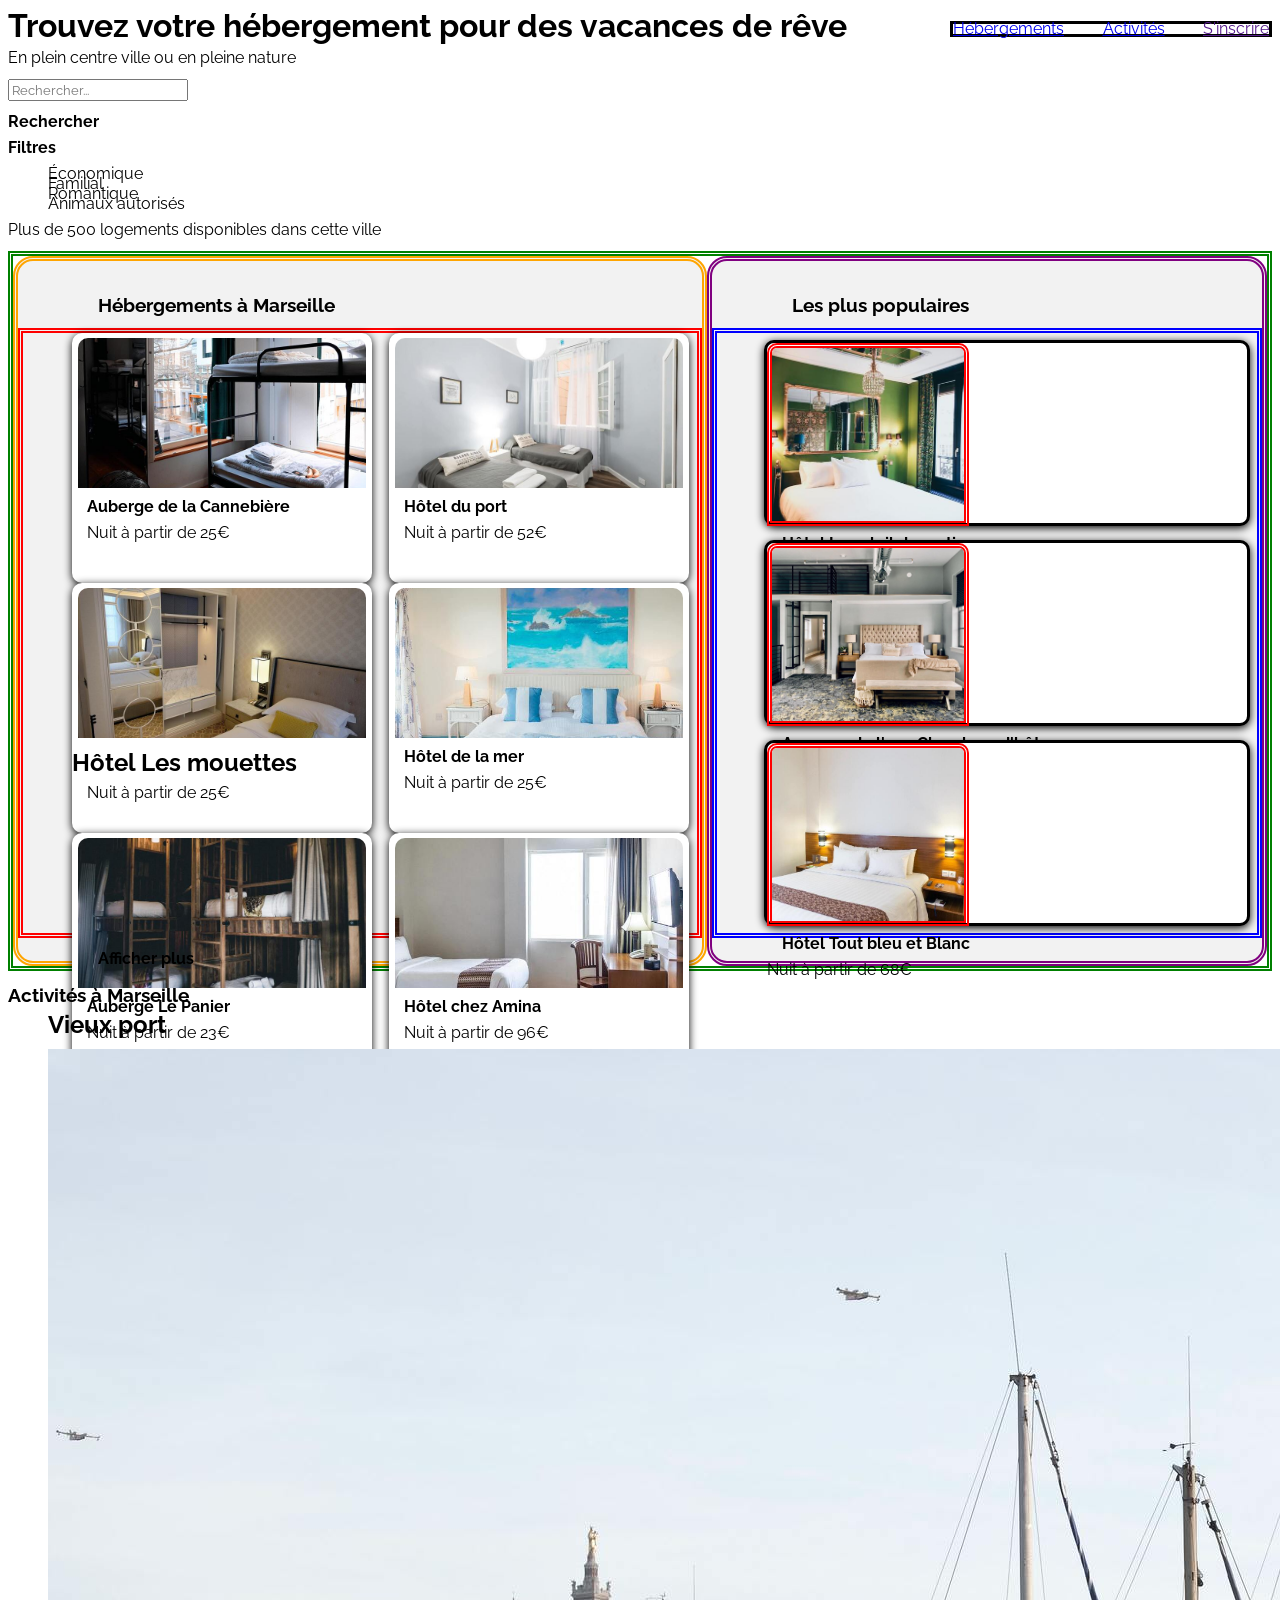
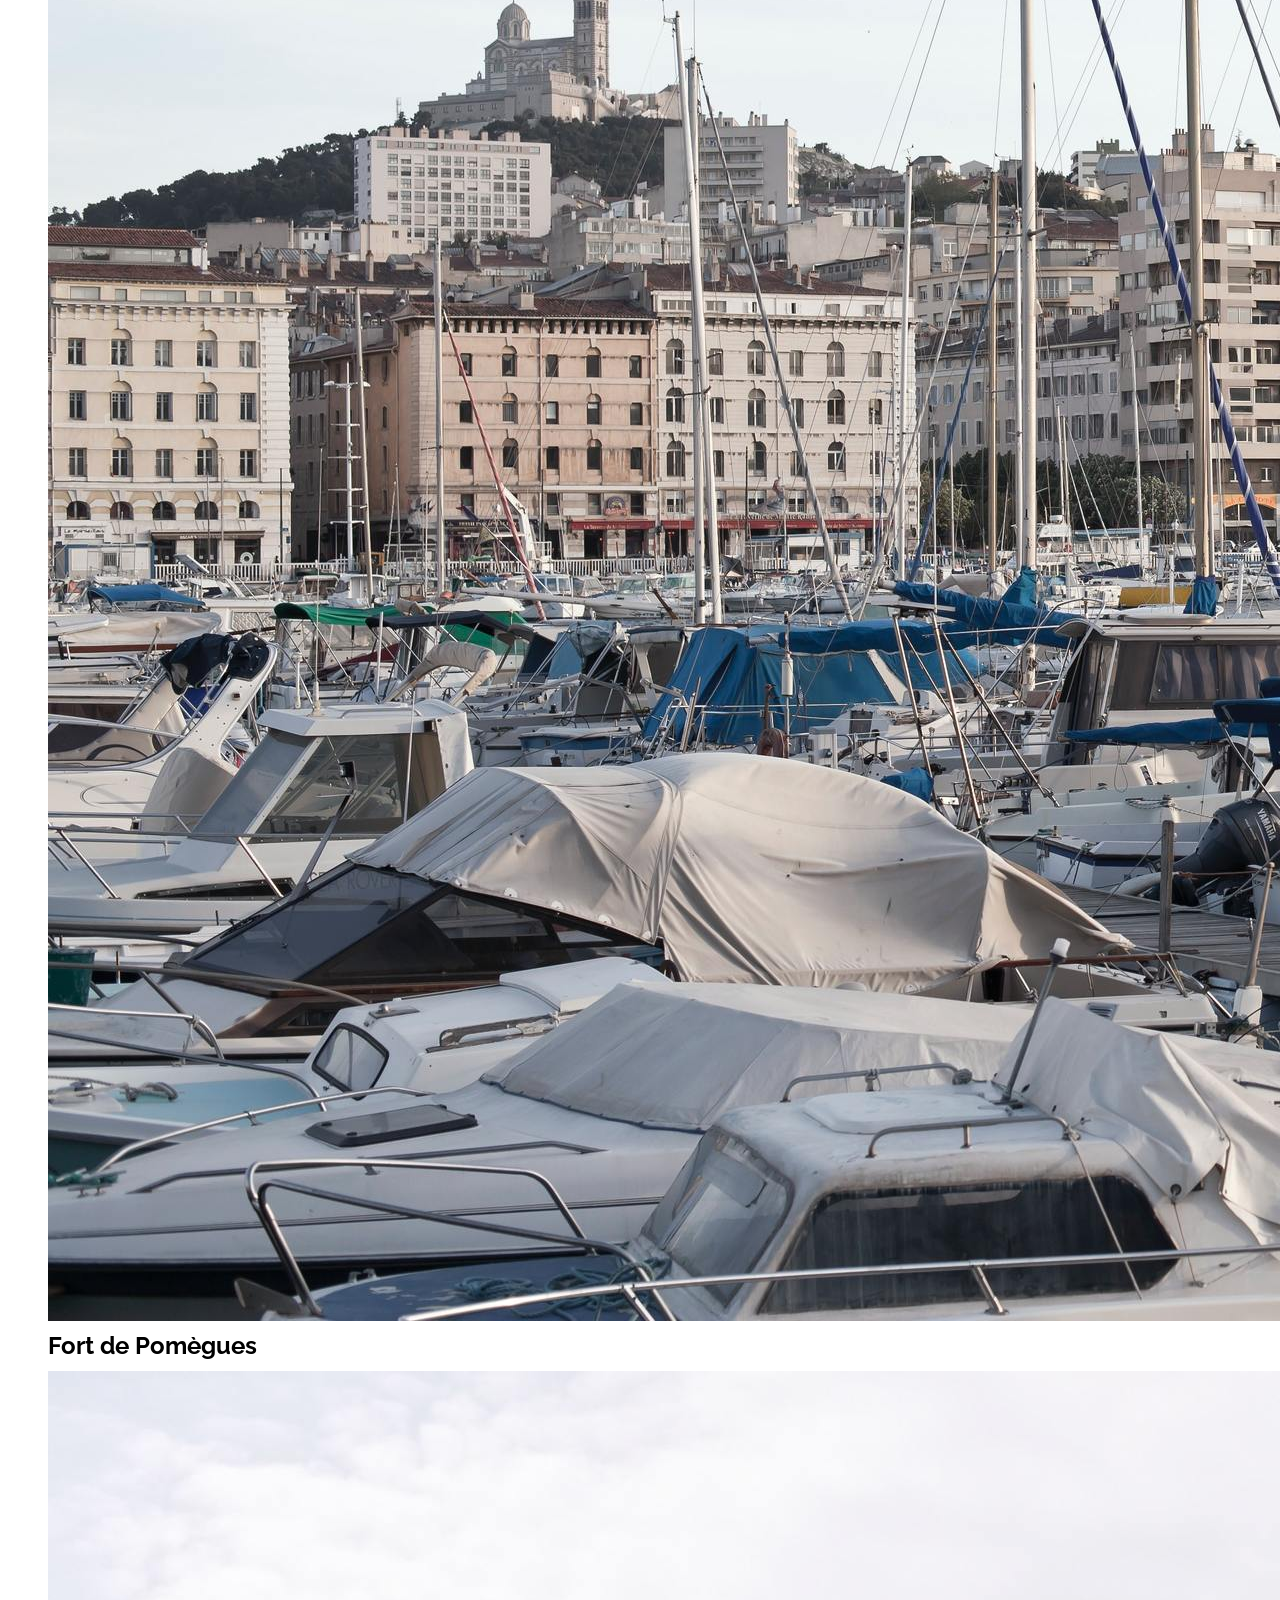
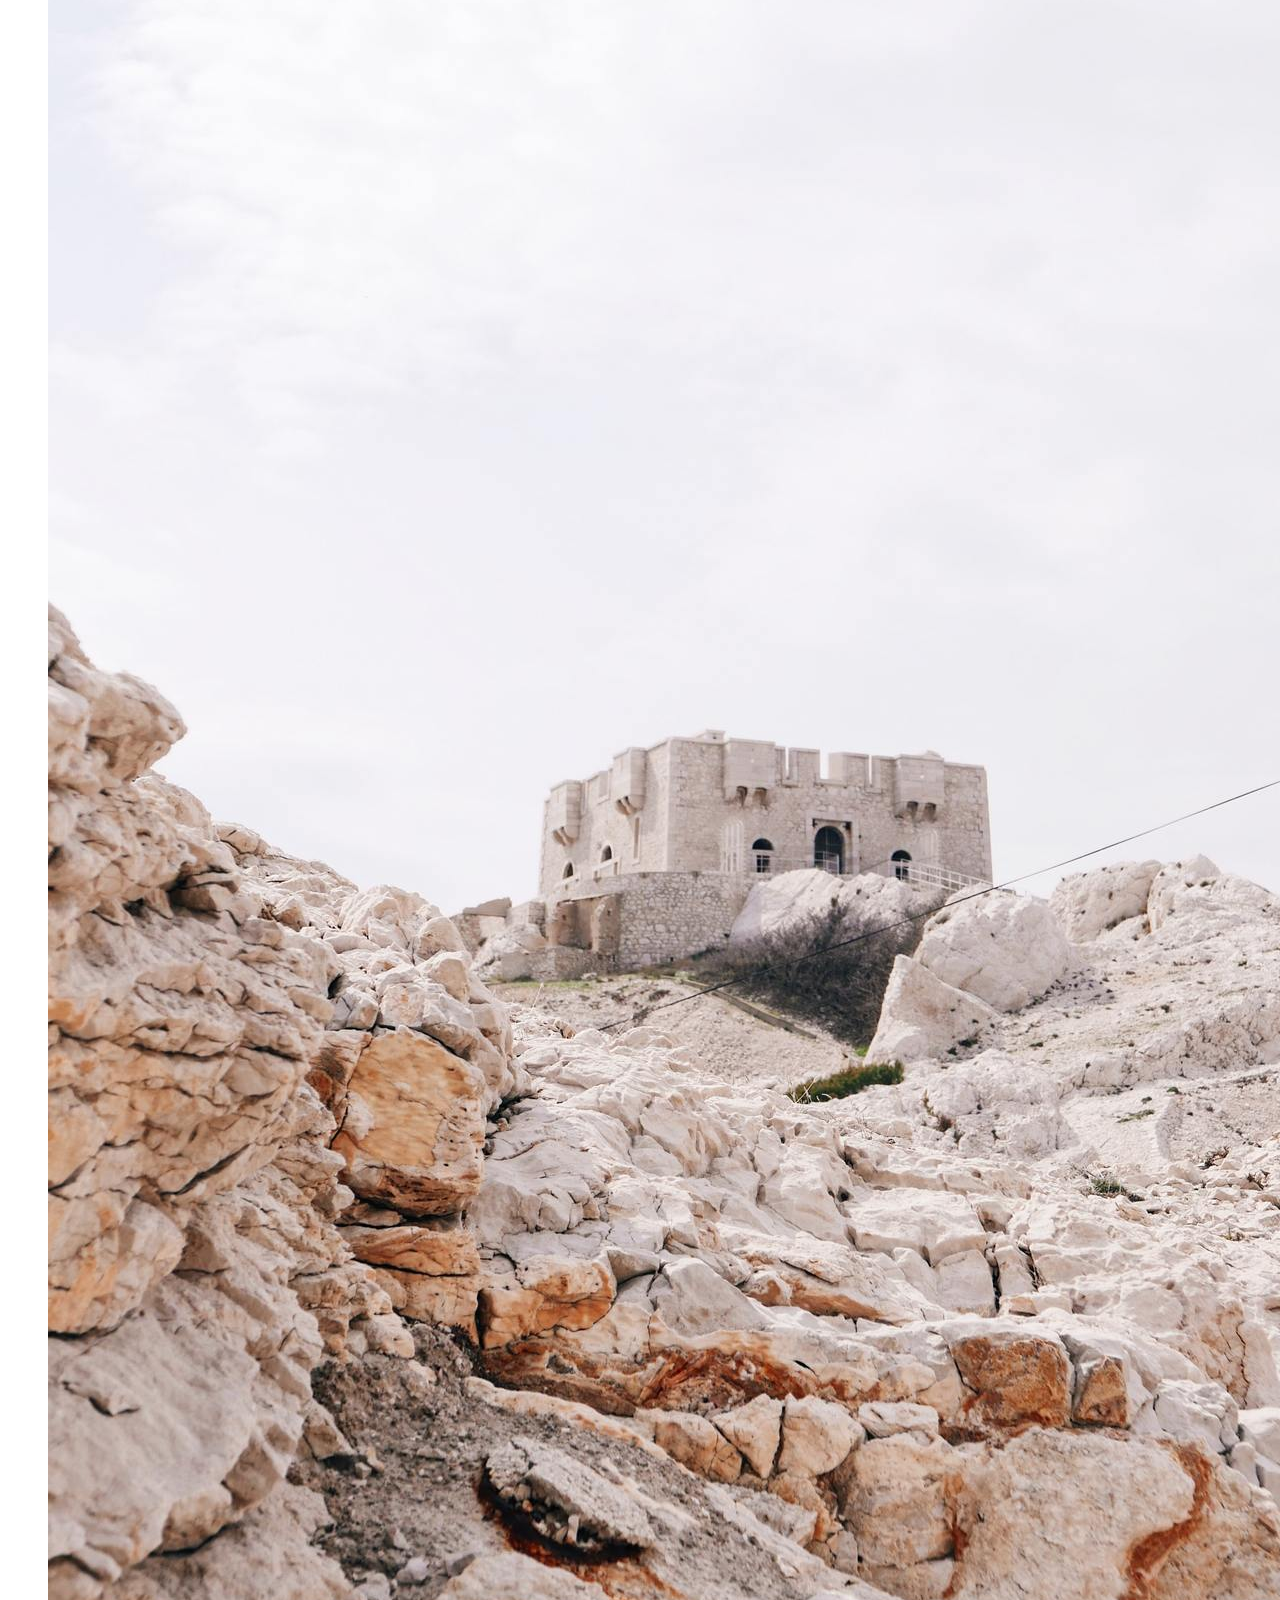
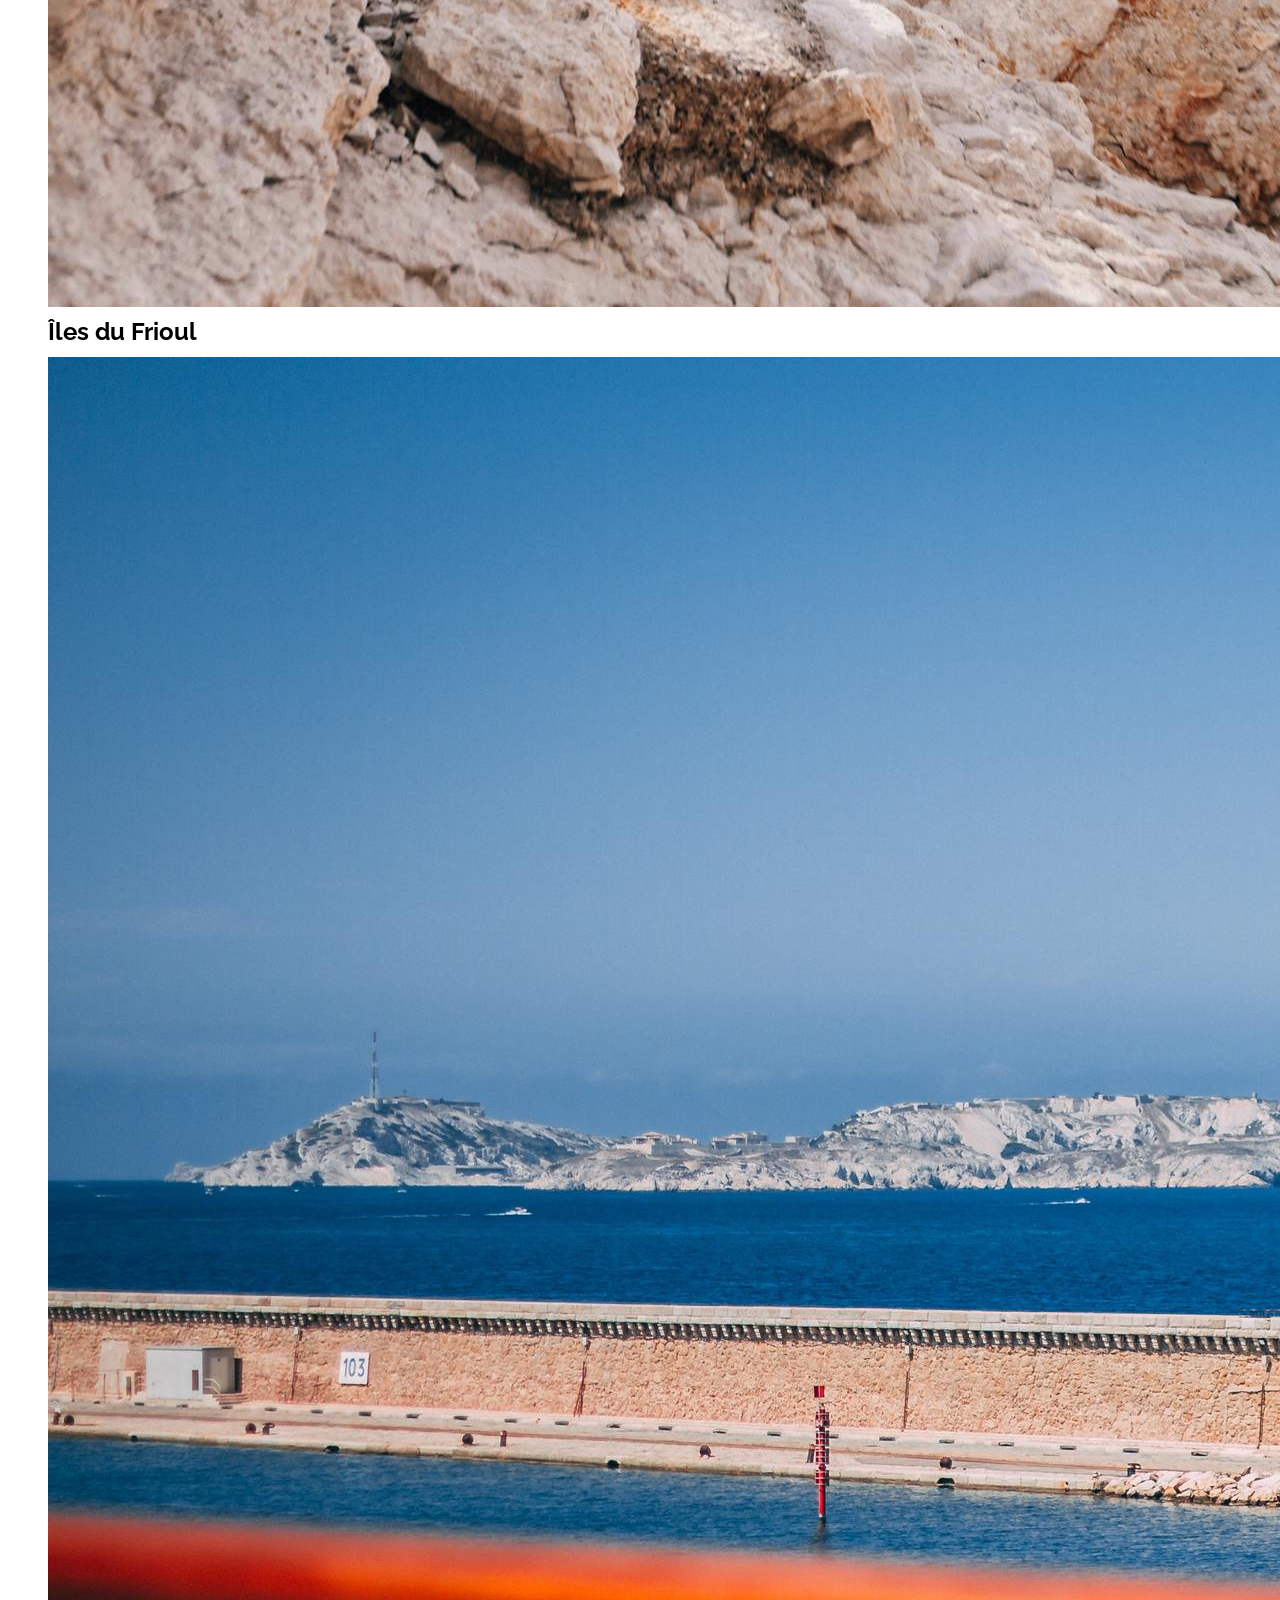
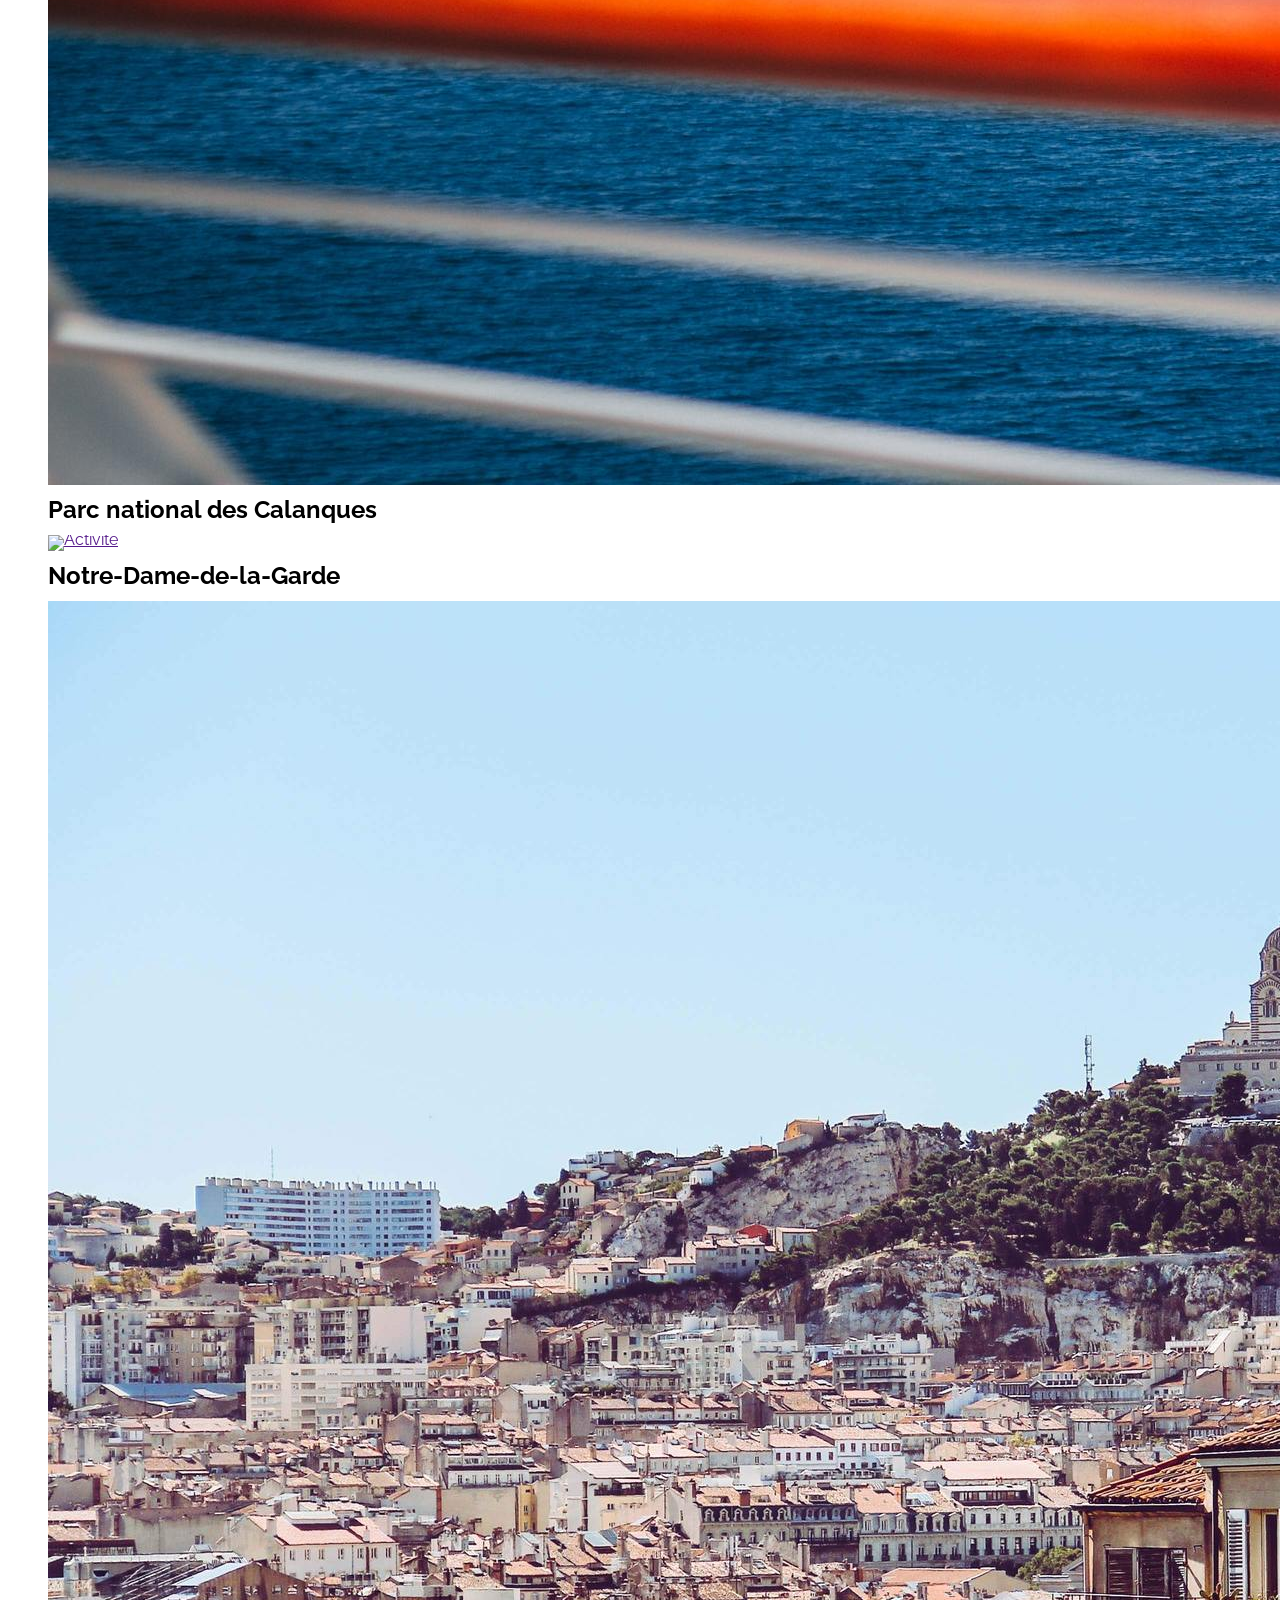
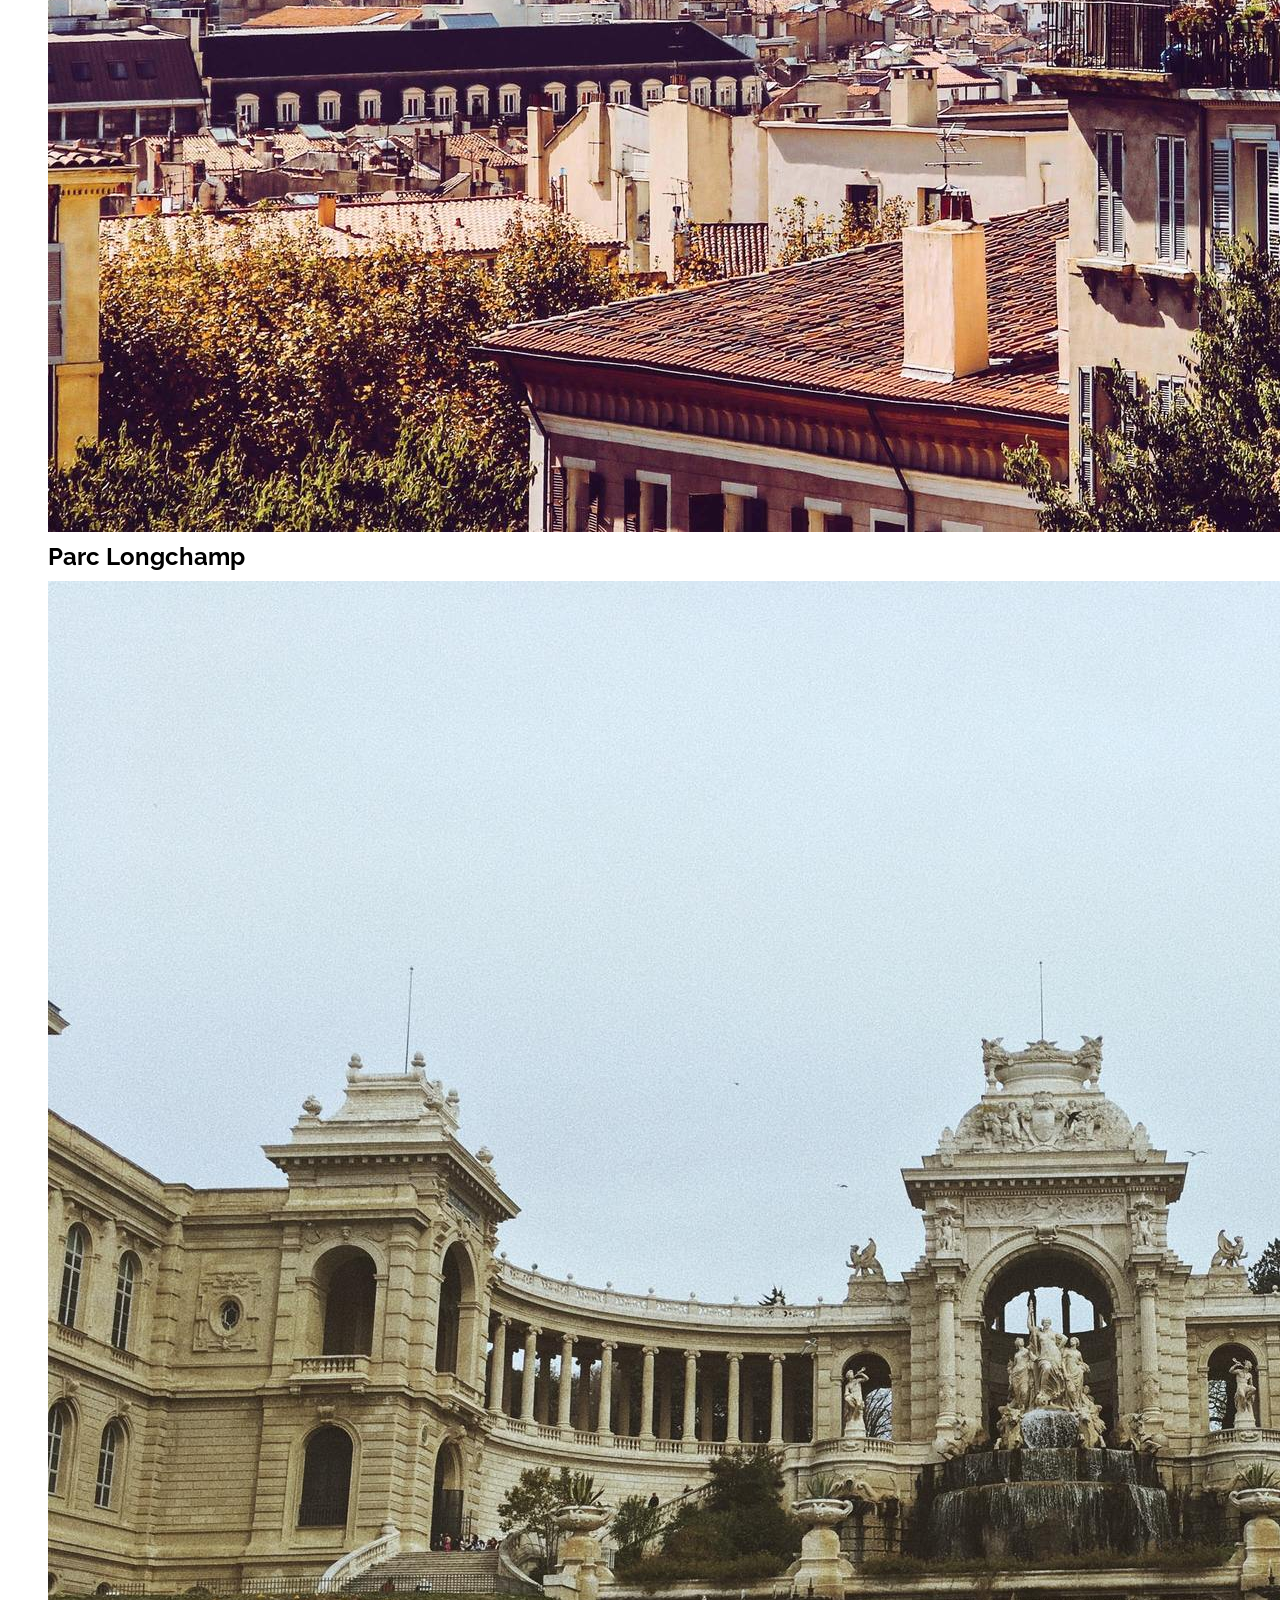
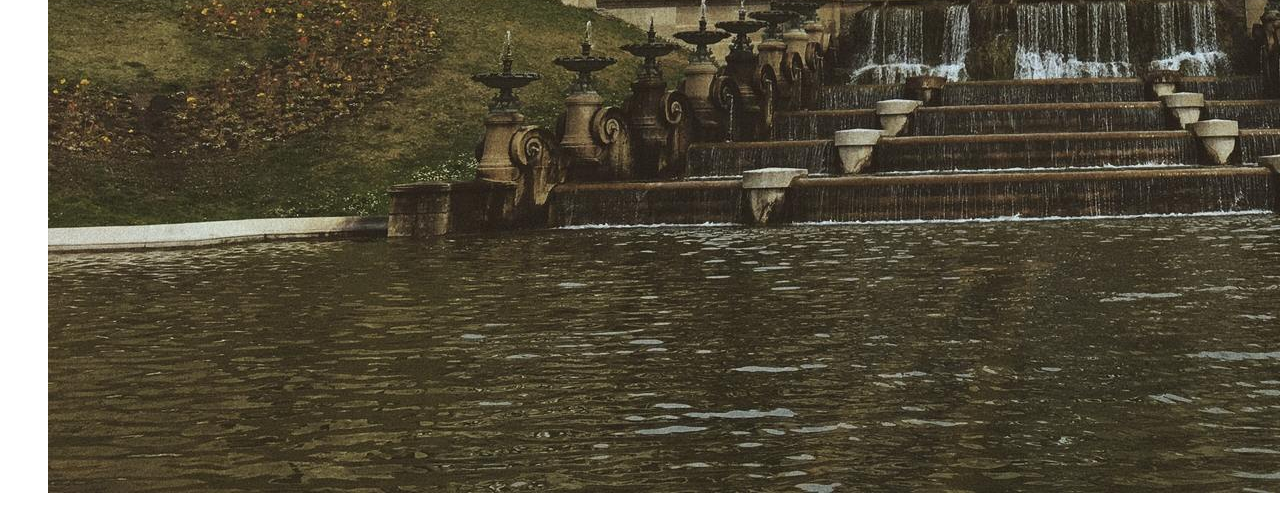
==== Index.html @ a832b76b "Correction des erreurs du code HTML" ====
<!doctype html>
<html lang="fr">
<head>
	<meta charset="utf-8">
	<title>Titre de la page</title>
	<link rel="stylesheet" href="style.css">
	<script src="script.js"></script>
	<link rel="preconnect" href="https://fonts.gstatic.com">
	<link href="https://fonts.googleapis.com/css2?family=Raleway:wght@300;700&display=swap" rel="stylesheet">
	<script src="https://kit.fontawesome.com/49e168a0b2.js" crossorigin="anonymous"></script>
</head>

<body>
	<header>
		<nav id="menu">
			<a href="#Hébergements" class="menu1">Hébergements</a>
			<a href="#Activités" class="menu2">Activités</a>
			<a href="" class="menu3">S'inscrire</a>
		</nav>

		<h1> Trouvez votre hébergement pour des vacances de rêve </h1>
		<p> En plein centre ville ou en pleine nature </p>
		<input type="text" placeholder="Rechercher...">	
		<p><strong><i class="fas fa-map-marker-alt"></i>Rechercher</strong></p>
		<p><strong>Filtres</strong></p>

		<ul>
			<li><i class="fas fa-money-bill-wave"></i>Économique</li>
			<li><i class="fas fa-child"></i>Familial</li>
			<li><i class="fas fa-heart"></i>Romantique</li>
			<li><i class="fas fa-dog"></i>Animaux autorisés</li>
		</ul>
		<p><i class="fas fa-info-circle"></i> Plus de 500 logements disponibles dans cette ville</p>
	</header>


	<section class="center_populaires">
		<article class="center">
			<h1 class="titre_marseille">Hébergements à Marseille</h1>
			<ul class="contenant">

				<li class="cannebiere1">
					<a href="">
						<img src="Ressources_Maquette/Reservia/images/hebergements/4_small/Auberge-de-la-Cannebière.jpg" class="img_marseille" alt="Logement">
					</a>
					<h2 class="titre_image">Auberge de la Cannebière</h2>
					<p class="soustitre_image">Nuit à partir de 25€</p>
					<!-- les étoiles : <i class="fas fa-star"></i> -->


				</li>

				<li class="cannebiere2">
					<a href="">
						<img src="Ressources_Maquette/Reservia/images/hebergements/4_small/Hôtel-du-port.jpg" class="img_marseille" alt="Logement">
					</a>
					<h2 class="titre_image">Hôtel du port</h2>
					<p class="soustitre_image">Nuit à partir de 52€</p>



				</li>

				<li class="cannebiere3">
					<a href="">
						<img src="Ressources_Maquette/Reservia/images/hebergements/4_small/Hôtel-Les-mouettes.jpg" class="img_marseille" alt="Logement">
					</a>
					<h2 class="title_image">Hôtel Les mouettes</h2>
					<p class="soustitre_image">Nuit à partir de 25€</p>


					
				</li>

				<li class="cannebiere4">
					<a href="">
						<img src="Ressources_Maquette/Reservia/images/hebergements/4_small/Hôtel-de-la-mer.jpg" class="img_marseille" alt="Logement">
					</a>
					<h2 class="titre_image">Hôtel de la mer</h2>
					<p class="soustitre_image">Nuit à partir de 25€</p>

					
				</li>

				<li class="cannebiere5">
					<a href="">
						<img src="Ressources_Maquette/Reservia/images/hebergements/4_small/Auberge-Le-Panier.jpg" class="img_marseille" alt="Logement">
					</a>
					<h2 class="titre_image">Auberge Le Panier</h2>
					<p class="soustitre_image">Nuit à partir de 23€</p>
					

					
				</li>

				<li class="cannebiere6">
					<a href="">
						<img src="Ressources_Maquette/Reservia/images/hebergements/4_small/Hôtel-chez-Amina.jpg" class="img_marseille" alt="Logement">
					</a>
					<h2 class="titre_image">Hôtel chez Amina</h2>
					<p class="soustitre_image">Nuit à partir de 96€</p>


				</li>
			</ul>
			<p class="afficher_plus"><strong>Afficher plus</strong></p>
		</article>

		<aside class="aside">
			<h1 class="titre_populaires">Les plus populaires<i class="fas fa-chart-line"></i></h1>
			<ul class="populaires">
				<li class="populaire1"><img src="Ressources_Maquette/Reservia/images/hebergements/4_small/Hôtel-Le-soleil-du-matin.jpg" class="img_populaires" alt ="Logement">
					<h2 class="titre_image">Hôtel Le soleil du matin</h2>
					<p>Nuit à partir de 128€</p>
					<a href="">

					</a>
				</li>

				<li class="populaire2"><img src="Ressources_Maquette/Reservia/images/hebergements/3_medium/Hôtel-au-coeur-de-l'eau-chambres-d'hôtes.jpg" class="img_populaires" alt="Logement">
					<h2 class="titre_image">Au cœur de l'eau Chambres d'hôtes</h2>
					<p>Nuit à partir de 71€</p>
					<a href="">

					</a>
				</li>

				<li class="populaire2"><img src="Ressources_Maquette/Reservia/images/hebergements/4_small/Hôtel-Tout-bleu-et-Blanc.jpg" class="img_populaires" alt="Logement">
					<h2 class="titre_image">Hôtel Tout bleu et Blanc</h2>
					<p>Nuit à partir de 68€</p>
					<a href="">

					</a>
				</li>
			</ul>
		</aside>
	</section>
	<section id="Activités">
		<article>
			<h1>Activités à Marseille</h1>
			<ul>
				<li><h2>Vieux port</h2>
					<a href="">
						<img src="Ressources_Maquette/Reservia/images/activites/2_large/Vieux-Port.jpg" alt="Activité">
					</a>
				</li>
				<li><h2>Fort de Pomègues</h2>
					<a href="">
						<img src="Ressources_Maquette/Reservia/images/activites/2_large/Fort-de-Pomègues.jpg" alt="Activité">
					</a>
				</li>
				<li><h2>Îles du Frioul</h2>
					<a href="">
						<img src="Ressources_Maquette/Reservia/images/activites/2_large/Îles-du-Frioul.jpg" alt="Activité">
					</a>
				</li>
				<li><h2>Parc national des Calanques</h2>
					<a href="">
						<img src="Ressources_Maquette/Reservia/images/activites/2_large/Parc-national-des-Calanques.jpg" alt="Activité">
					</a>
				</li>
				<li><h2>Notre-Dame-de-la-Garde</h2>
					<a href="">
						<img src="Ressources_Maquette/Reservia/images/activites/2_large/Notre-Dame-de-la-Garde.jpg" alt="Activité">
					</a>
				</li>
				<li><h2>Parc Longchamp</h2>
					<a href="">
						<img src="Ressources_Maquette/Reservia/images/activites/2_large/Parc-Longchamp.jpg" alt="Activité">
					</a>
				</li>	
			</ul>
				
			</article>
		</section>
		<!-- <footer>
			<ul>
				<li>A propos</li>
				<ul>
					<li>Fonctionnement du site</li>
					<li>Conditions générales de vente</li>
					<li>Données et confidentialité</li>
				</ul>
				<li>Nos hébergements</li>
				<ul>
					<li>Charte qualité</li>
					<li>Soumettre votre hôtel</li>
				</ul>
				<li>Assistance</li>
				<ul>
					<li>Centre d'aide</li>
					<li>Nous contacter</li>
				</ul>
			</ul>		
		</footer>
		VOIR COURS LISTE DANS LISTE CAR LA C'EST PAS BON
	-->


		</body>
		</html>
---- style.css ----
*{
	list-style: none;
	font-family: 'Raleway', sans-serif;
	line-height: 10px;
}

#menu {
	display: flex;
	justify-content: space-between;
	border: solid;
	width: 25%;
	float: right;
}

.center,.populaires,.footer,.aside {
	background-color: #F2F2F2
}

.center_populaires {
	display: flex;
	border : thick double green;
	justify-content: space-between;

}
.center {
	width: 1200px;
	height: 700px;
	border-radius: 20px;
	border: thick double orange;
}
.contenant {
	display: flex;
	flex-direction: row;
	height: 600px;
	justify-content: space-around;
	flex-wrap: wrap;
	border: thick double red;
}

.img_marseille {
height: 60%;
width: 96%;
object-fit: cover;
margin-left: 6px; /*Centrer l'image car 96% width */
margin-top: 5px;
border-radius: 10px 10px 0 0;
}
.cannebiere1, .cannebiere2, .cannebiere3, .cannebiere4, .cannebiere5, .cannebiere6 {
	border-radius: 10px;
	width: 300px;
	height: 250px;
	background-color: #FFFFFF;
	box-shadow: 0px 2px 8px 0px;
}

.titre_image {
	margin-left: 15px;
	font-size: 1em;
}

.soustitre_image {
	margin-left: 15px;
}

.afficher_plus, .titre_marseille {
	margin-left: 80px;
}

.titre_marseille {
	padding-top: 20px;
}

/* -------------------------------------- */
.aside {
	border: thick double purple;
	height: 700px;
	border-radius: 20px;

}

.populaires {
	display: flex;
	border: thick double blue;
	flex-direction: column;
	height: 600px;
	width: 500px;
	justify-content: space-around;
}


.img_populaires {
height: 96%;
width: 40%;
object-fit: cover;
border-radius: 10px 10px 0 0;
border: thick double red;
}

.populaire1, .populaire2, .populaire3 {
border: solid;
border-radius: 10px;
width: 480px;
height: 180px;
background-color: #FFFFFF;
box-shadow: 0px 2px 8px 0px;
	margin-right: auto;
	margin-left: auto;
}

.titre_populaires {
	margin-left: 80px;
	padding-top: 20px;
}
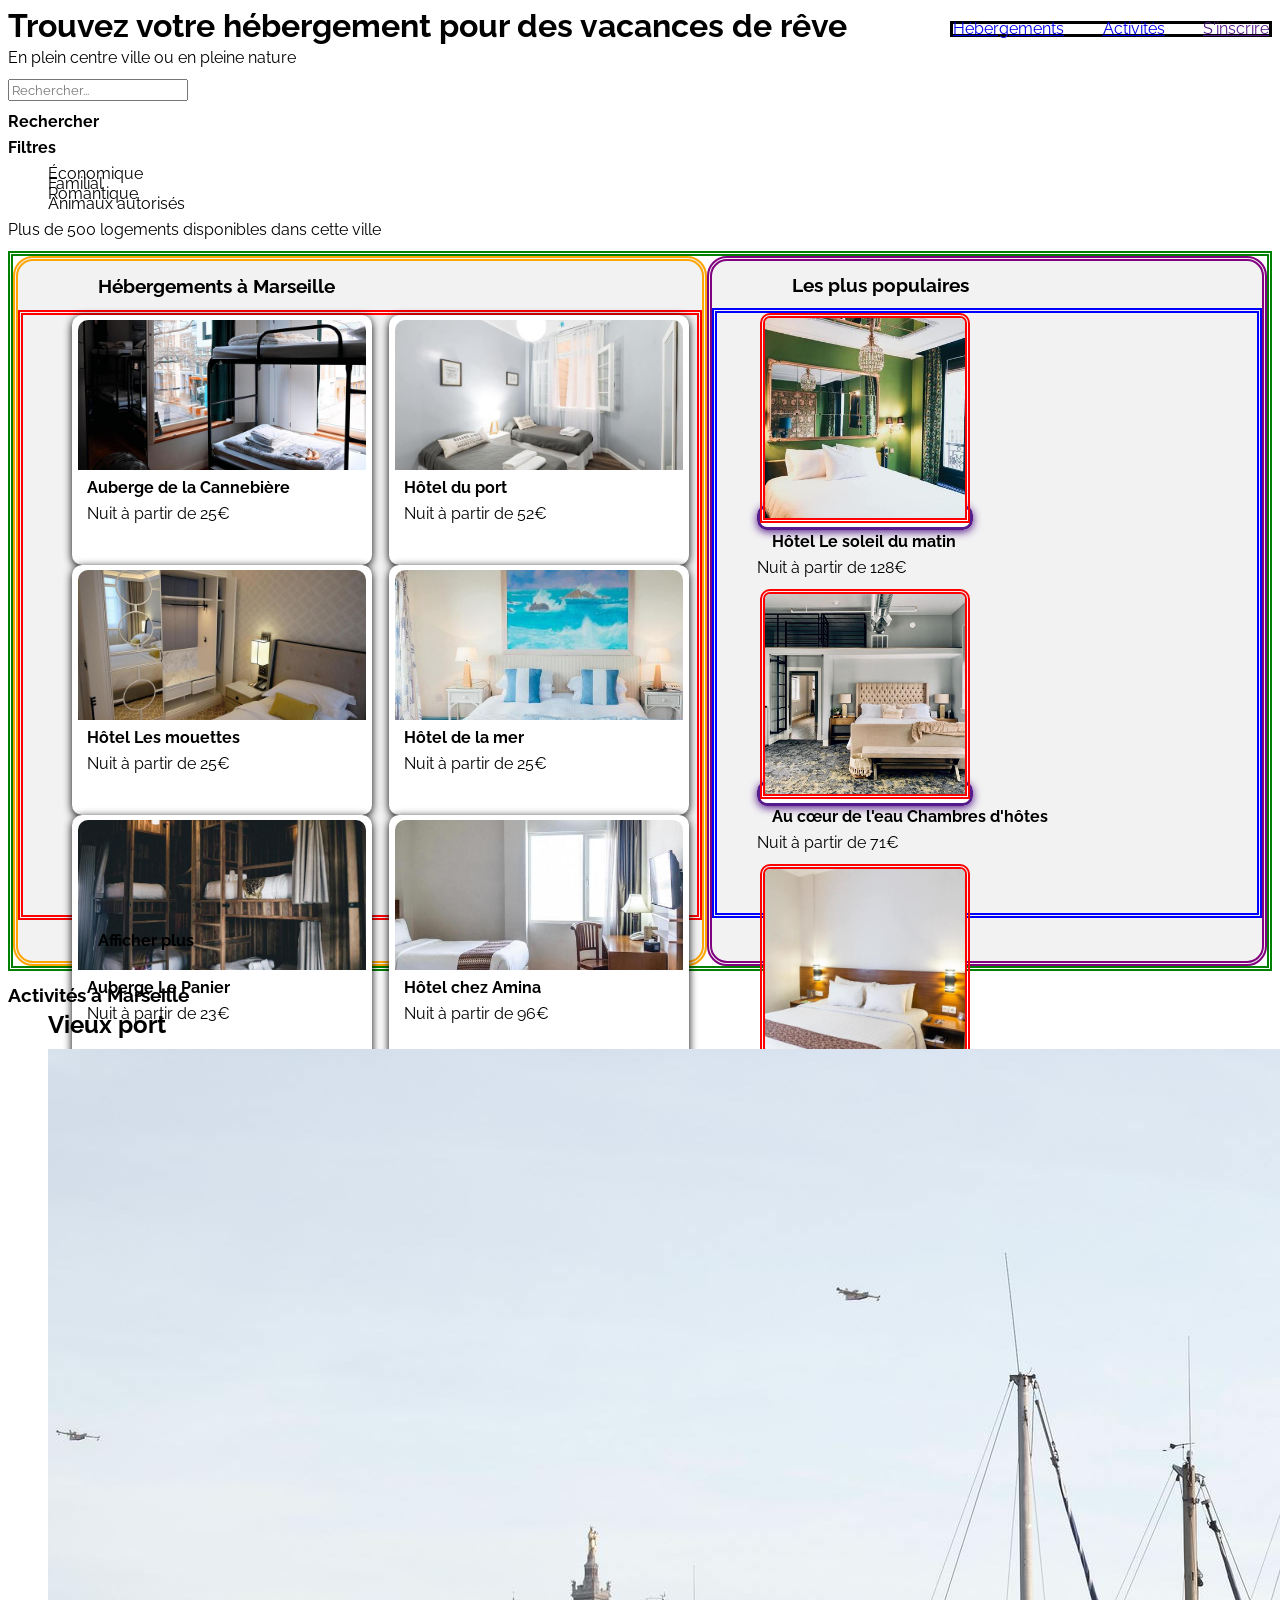
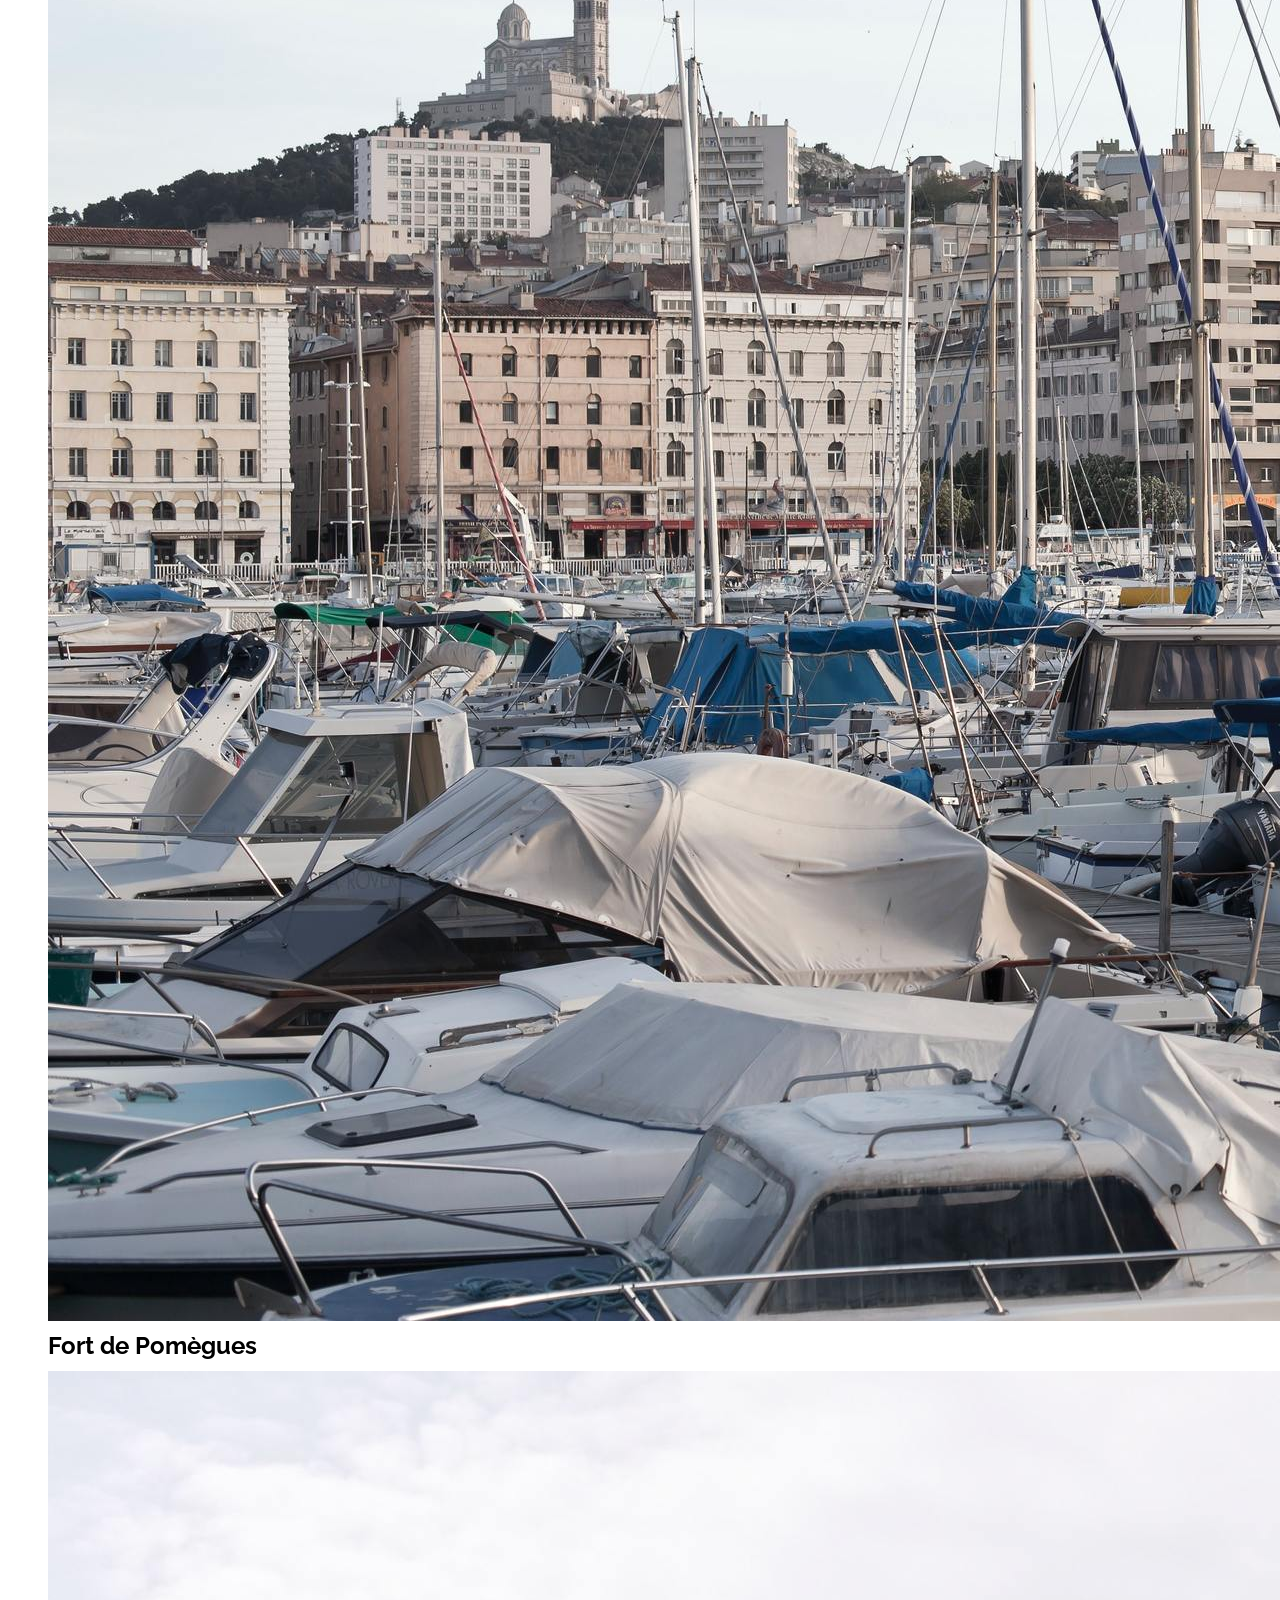
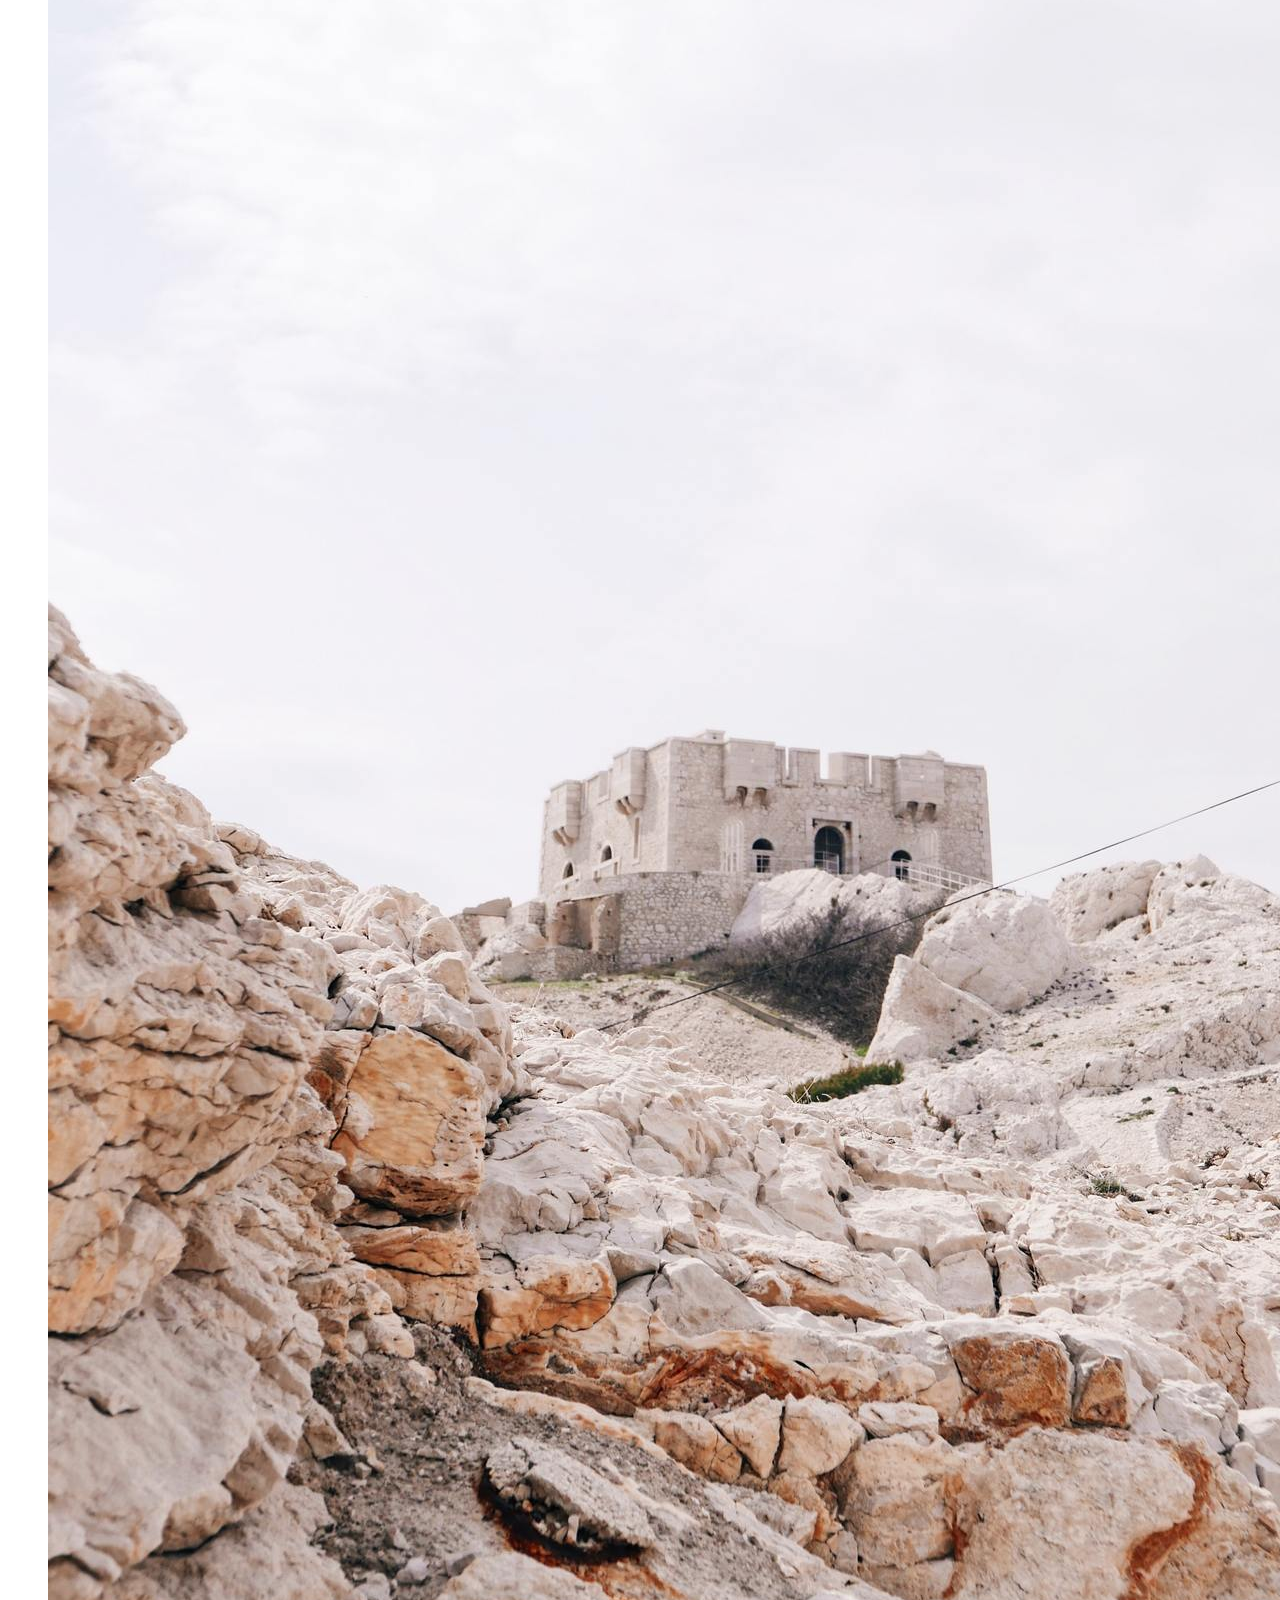
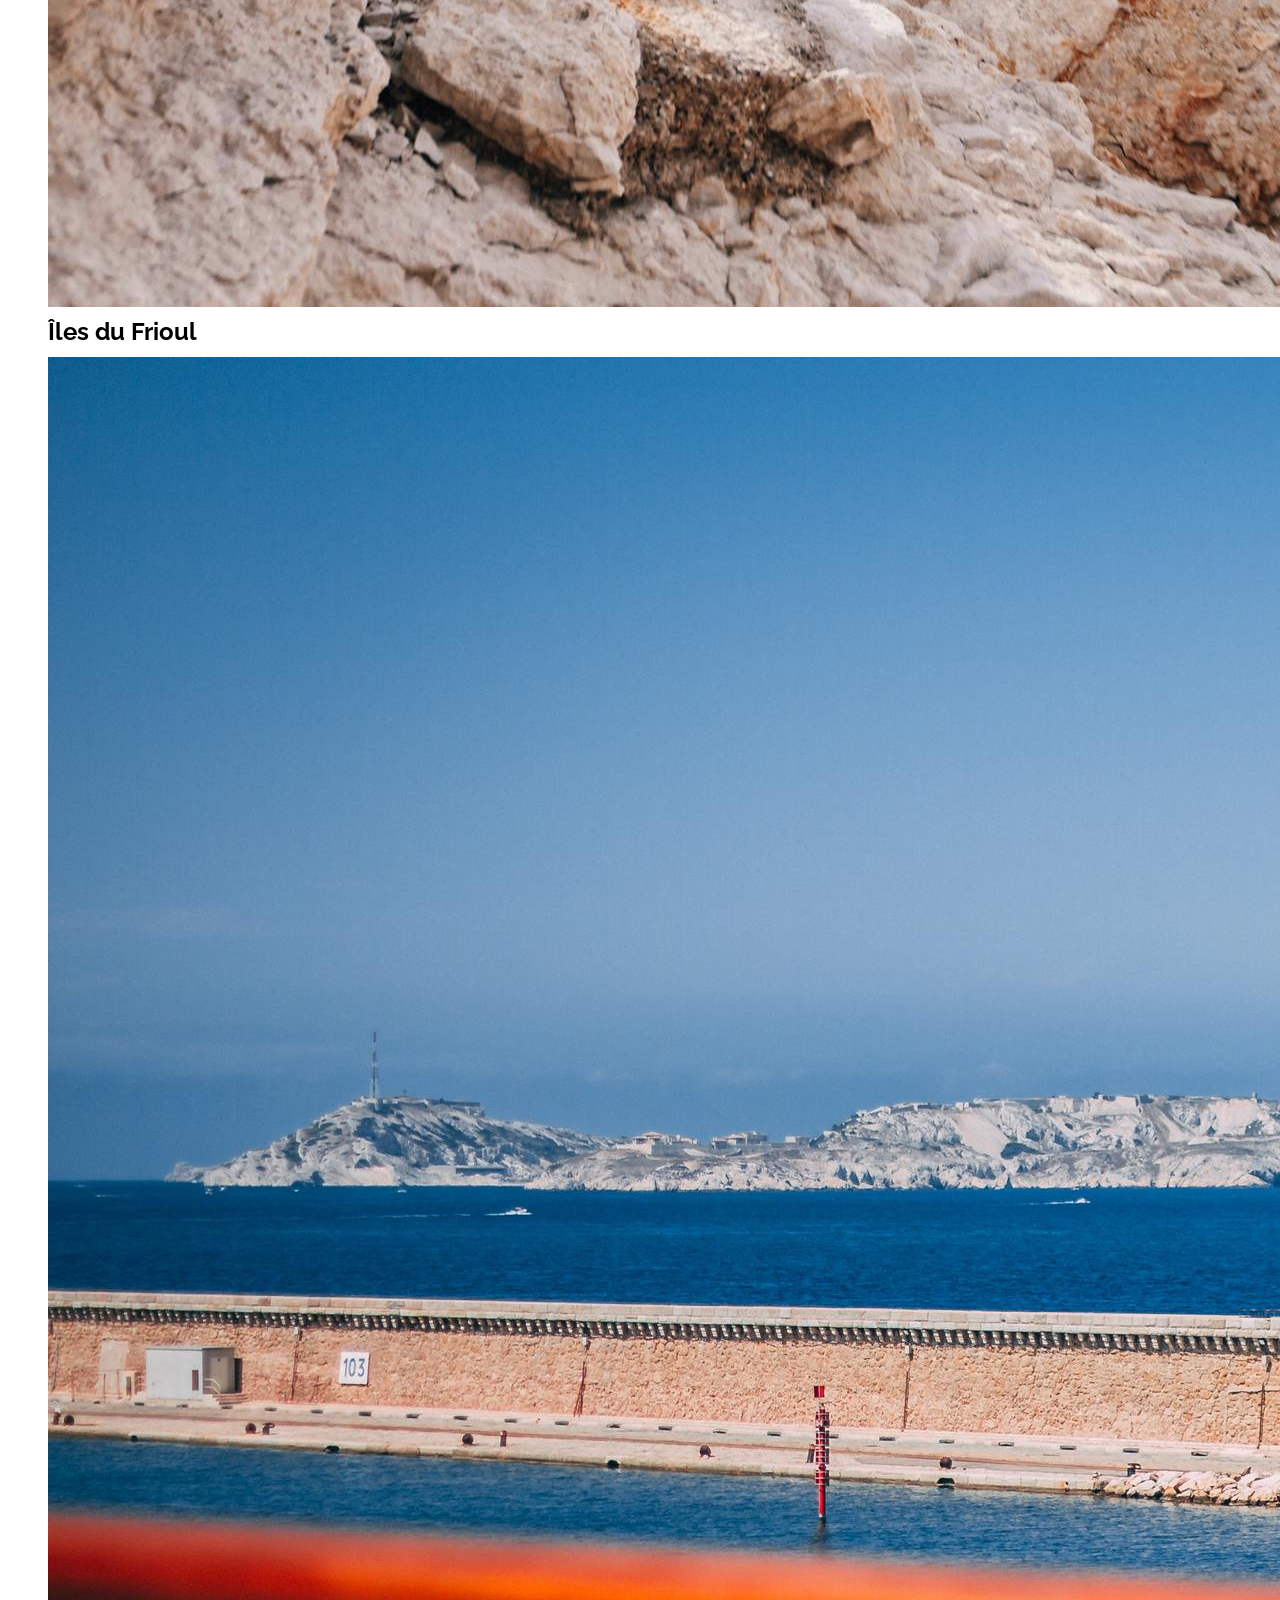
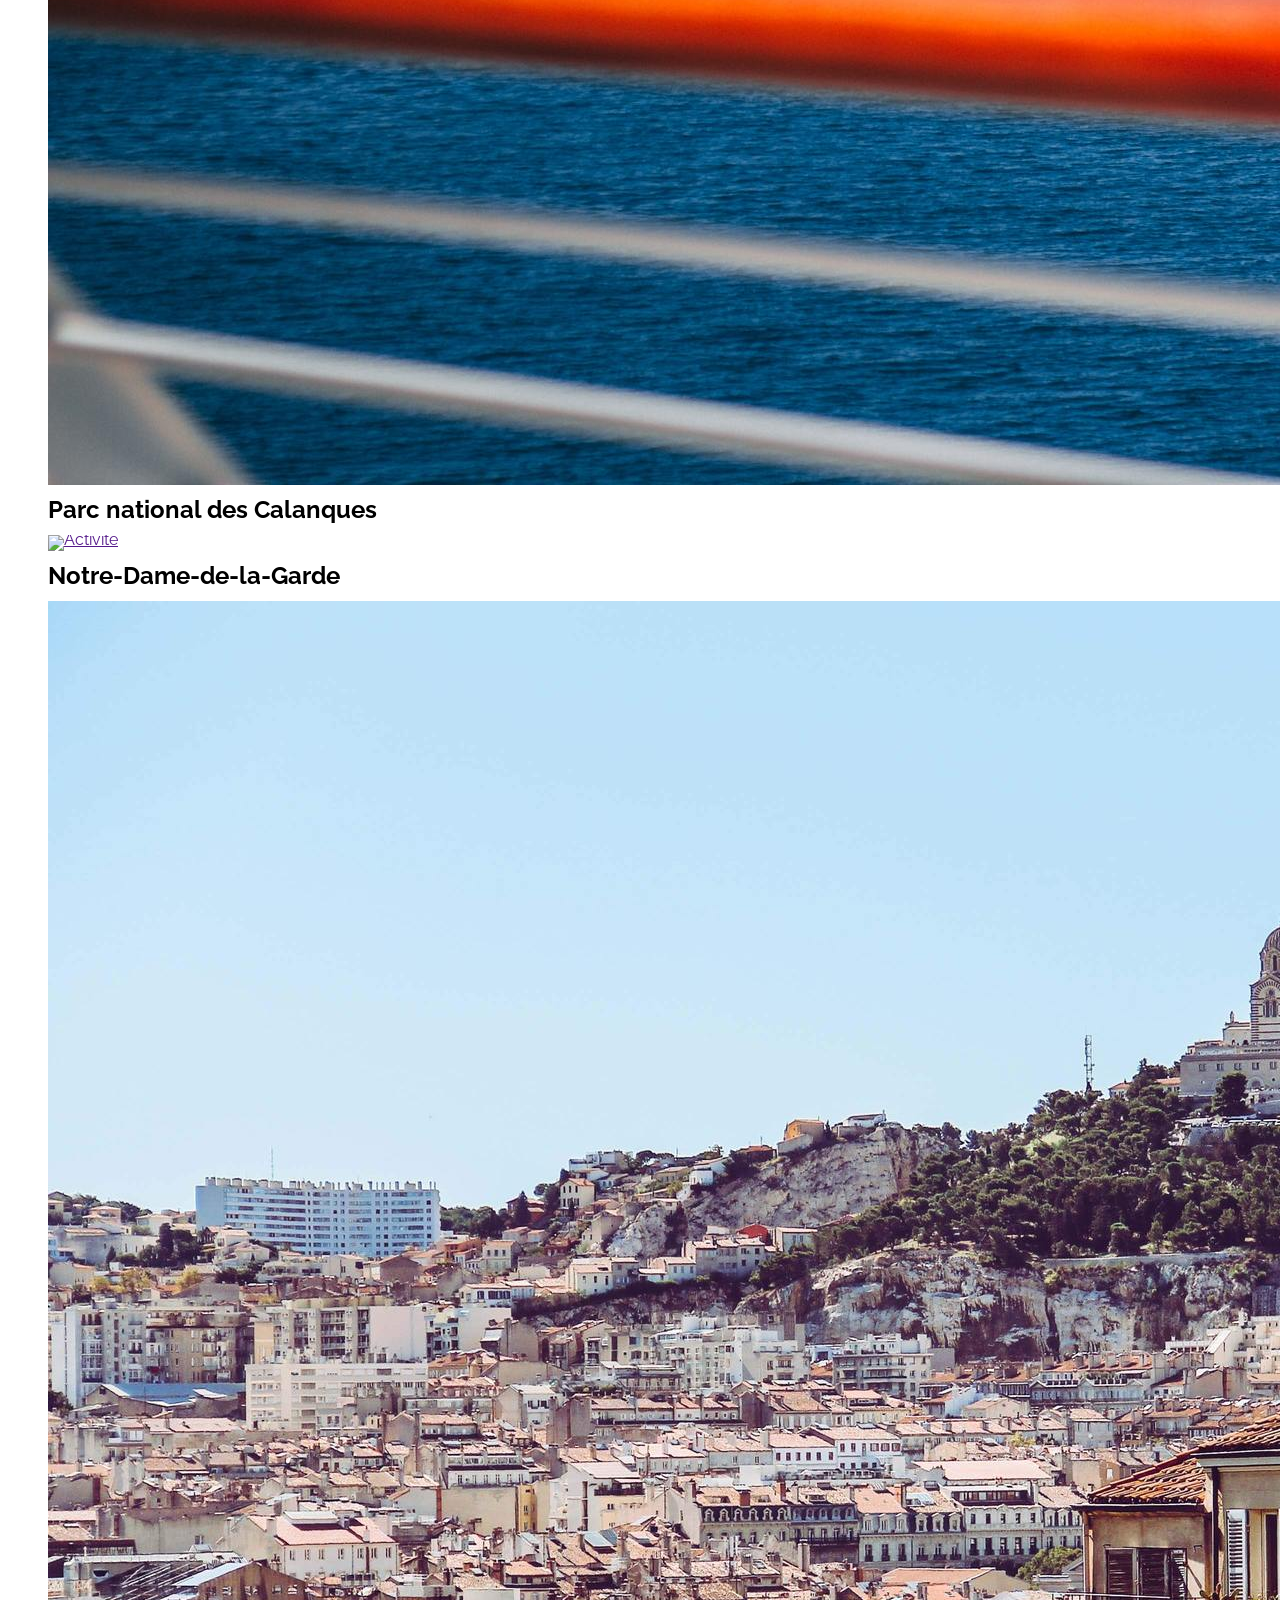
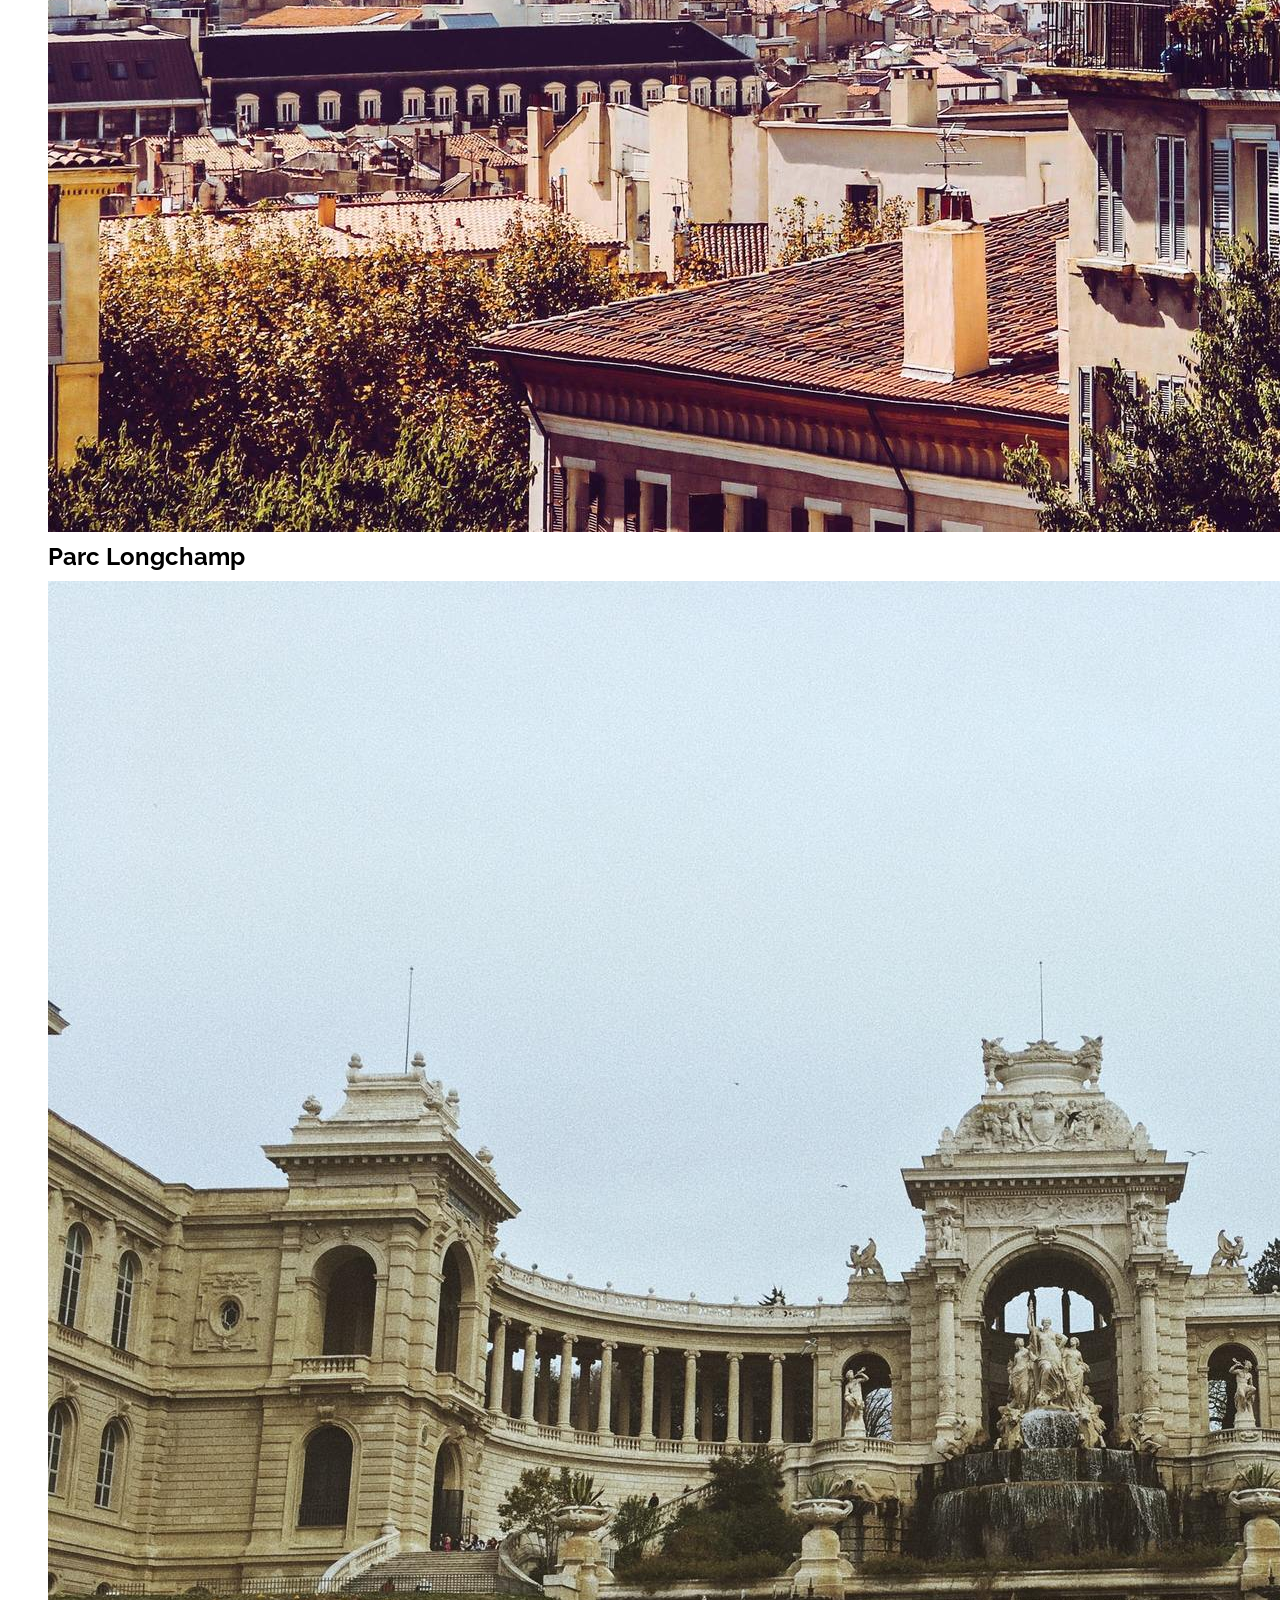
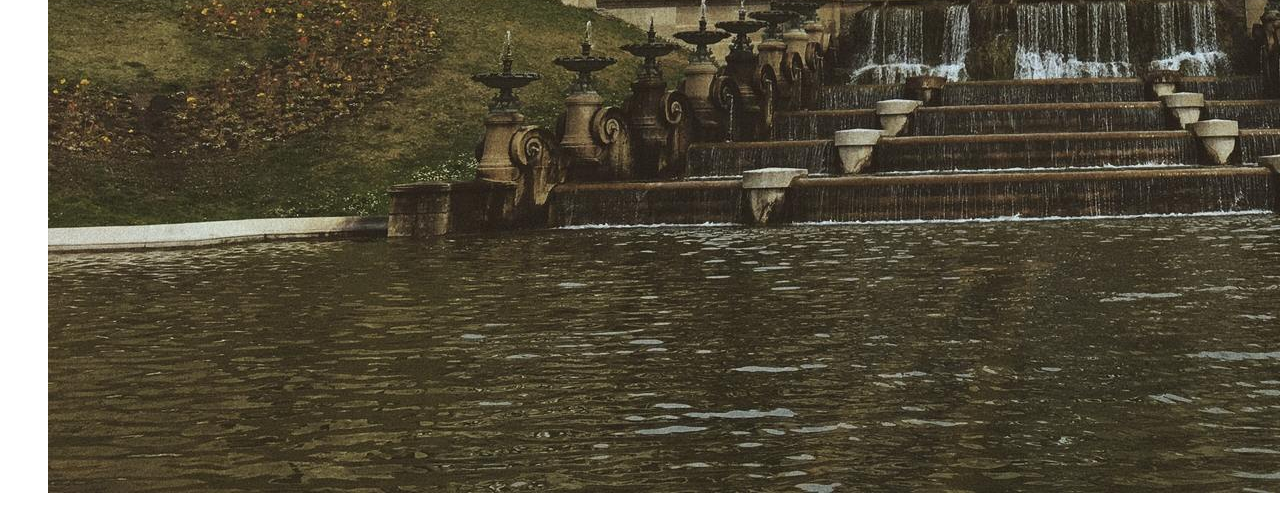
==== commit 36909037: "Suppression de la majuscule a index.html" ====
--- a/Index.html
+++ b/Index.html
@@ -65,7 +65,7 @@
 					<a href="">
 						<img src="Ressources_Maquette/Reservia/images/hebergements/4_small/Hôtel-Les-mouettes.jpg" class="img_marseille" alt="Logement">
 					</a>
-					<h2 class="title_image">Hôtel Les mouettes</h2>
+					<h2 class="titre_image">Hôtel Les mouettes</h2>
 					<p class="soustitre_image">Nuit à partir de 25€</p>
 
 
@@ -109,28 +109,37 @@
 		<aside class="aside">
 			<h1 class="titre_populaires">Les plus populaires<i class="fas fa-chart-line"></i></h1>
 			<ul class="populaires">
-				<li class="populaire1"><img src="Ressources_Maquette/Reservia/images/hebergements/4_small/Hôtel-Le-soleil-du-matin.jpg" class="img_populaires" alt ="Logement">
+				<li>
+					<a href="" class="populaire1">
+						<img src="Ressources_Maquette/Reservia/images/hebergements/4_small/Hôtel-Le-soleil-du-matin.jpg" class="img_populaires" alt ="Logement">
+					</a>	
 					<h2 class="titre_image">Hôtel Le soleil du matin</h2>
 					<p>Nuit à partir de 128€</p>
-					<a href="">
-
-					</a>
-				</li>
-
-				<li class="populaire2"><img src="Ressources_Maquette/Reservia/images/hebergements/3_medium/Hôtel-au-coeur-de-l'eau-chambres-d'hôtes.jpg" class="img_populaires" alt="Logement">
+					
+
+					
+				</li>
+
+				<li>
+					<a href="" class="populaire2">
+						<img src="Ressources_Maquette/Reservia/images/hebergements/3_medium/Hôtel-au-coeur-de-l'eau-chambres-d'hôtes.jpg" class="img_populaires" alt="Logement">
+					</a>	
 					<h2 class="titre_image">Au cœur de l'eau Chambres d'hôtes</h2>
 					<p>Nuit à partir de 71€</p>
-					<a href="">
-
-					</a>
-				</li>
-
-				<li class="populaire2"><img src="Ressources_Maquette/Reservia/images/hebergements/4_small/Hôtel-Tout-bleu-et-Blanc.jpg" class="img_populaires" alt="Logement">
+					
+
+					
+				</li>
+
+				<li>
+					<a href="" class="populaire3">
+						<img src="Ressources_Maquette/Reservia/images/hebergements/4_small/Hôtel-Tout-bleu-et-Blanc.jpg" class="img_populaires" alt="Logement">
+					</a>	
 					<h2 class="titre_image">Hôtel Tout bleu et Blanc</h2>
 					<p>Nuit à partir de 68€</p>
-					<a href="">
-
-					</a>
+					
+
+					
 				</li>
 			</ul>
 		</aside>
--- a/style.css
+++ b/style.css
@@ -66,8 +66,11 @@
 	margin-left: 80px;
 }
 
+.afficher_plus {
+	padding-top: -10px;
+}
 .titre_marseille {
-	padding-top: 20px;
+	margin-top: 20px;
 }
 
 /* -------------------------------------- */
@@ -89,7 +92,7 @@
 
 
 .img_populaires {
-height: 96%;
+height: 200px;
 width: 40%;
 object-fit: cover;
 border-radius: 10px 10px 0 0;
@@ -103,11 +106,12 @@
 height: 180px;
 background-color: #FFFFFF;
 box-shadow: 0px 2px 8px 0px;
-	margin-right: auto;
-	margin-left: auto;
 }
 
 .titre_populaires {
 	margin-left: 80px;
-	padding-top: 20px;
 }
+
+.fa {
+	color:#0065FC;
+}
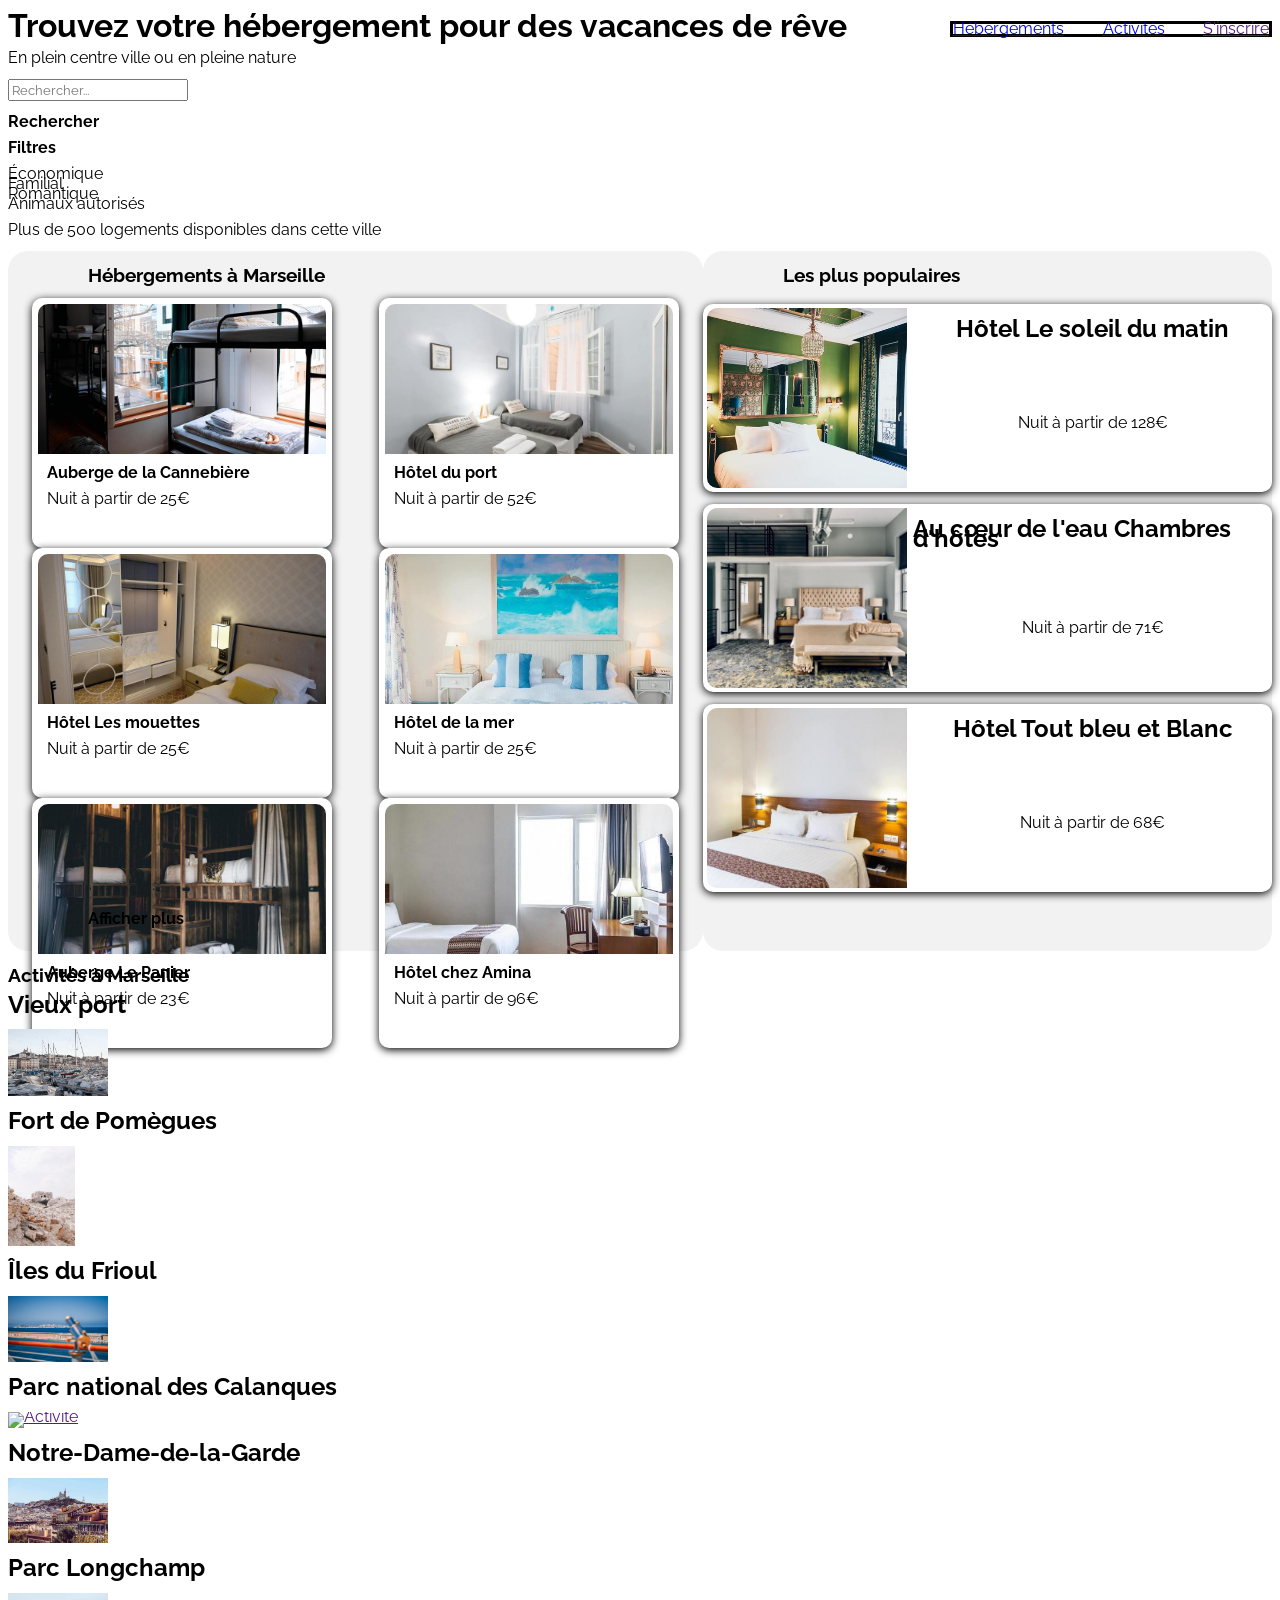
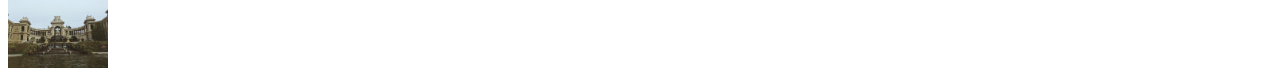
==== commit 9caf701e: "Mise à jour des flexbox" ====
--- a/Index.html
+++ b/Index.html
@@ -45,7 +45,7 @@
 					</a>
 					<h2 class="titre_image">Auberge de la Cannebière</h2>
 					<p class="soustitre_image">Nuit à partir de 25€</p>
-					<!-- les étoiles : <i class="fas fa-star"></i> -->
+					<i class="fas fa-star-gris"></i><i class="fas fa-star-gris"></i><i class="fas fa-star"></i><i class="fas fa-star"></i><i class="fas fa-star"></i>
 
 
 				</li>
@@ -109,34 +109,38 @@
 		<aside class="aside">
 			<h1 class="titre_populaires">Les plus populaires<i class="fas fa-chart-line"></i></h1>
 			<ul class="populaires">
-				<li>
-					<a href="" class="populaire1">
+				<li class="populaire1">
+					<a href="">
 						<img src="Ressources_Maquette/Reservia/images/hebergements/4_small/Hôtel-Le-soleil-du-matin.jpg" class="img_populaires" alt ="Logement">
-					</a>	
-					<h2 class="titre_image">Hôtel Le soleil du matin</h2>
-					<p>Nuit à partir de 128€</p>
-					
-
-					
-				</li>
-
-				<li>
-					<a href="" class="populaire2">
+					</a>
+					<div class="texte_populaire">	
+						<h2>Hôtel Le soleil du matin</h2>
+						<p>Nuit à partir de 128€</p>
+					</div>
+
+					
+				</li>
+
+				<li class="populaire2">
+					<a href="">
 						<img src="Ressources_Maquette/Reservia/images/hebergements/3_medium/Hôtel-au-coeur-de-l'eau-chambres-d'hôtes.jpg" class="img_populaires" alt="Logement">
-					</a>	
-					<h2 class="titre_image">Au cœur de l'eau Chambres d'hôtes</h2>
-					<p>Nuit à partir de 71€</p>
-					
-
-					
-				</li>
-
-				<li>
-					<a href="" class="populaire3">
+					</a>
+					<div class="texte_populaire">
+						<h2>Au cœur de l'eau Chambres d'hôtes</h2>
+						<p>Nuit à partir de 71€</p>
+					</div>
+
+					
+				</li>
+
+				<li class="populaire3">
+					<a href="">
 						<img src="Ressources_Maquette/Reservia/images/hebergements/4_small/Hôtel-Tout-bleu-et-Blanc.jpg" class="img_populaires" alt="Logement">
-					</a>	
-					<h2 class="titre_image">Hôtel Tout bleu et Blanc</h2>
-					<p>Nuit à partir de 68€</p>
+					</a>
+					<div class="texte_populaire">	
+						<h2>Hôtel Tout bleu et Blanc</h2>
+						<p>Nuit à partir de 68€</p>
+					</div>
 					
 
 					
@@ -150,32 +154,32 @@
 			<ul>
 				<li><h2>Vieux port</h2>
 					<a href="">
-						<img src="Ressources_Maquette/Reservia/images/activites/2_large/Vieux-Port.jpg" alt="Activité">
+						<img src="Ressources_Maquette/Reservia/images/activites/2_large/Vieux-Port.jpg" class ="img_activites" alt="Activité">
 					</a>
 				</li>
 				<li><h2>Fort de Pomègues</h2>
 					<a href="">
-						<img src="Ressources_Maquette/Reservia/images/activites/2_large/Fort-de-Pomègues.jpg" alt="Activité">
+						<img src="Ressources_Maquette/Reservia/images/activites/2_large/Fort-de-Pomègues.jpg" class ="img_activites" alt="Activité">
 					</a>
 				</li>
 				<li><h2>Îles du Frioul</h2>
 					<a href="">
-						<img src="Ressources_Maquette/Reservia/images/activites/2_large/Îles-du-Frioul.jpg" alt="Activité">
+						<img src="Ressources_Maquette/Reservia/images/activites/2_large/Îles-du-Frioul.jpg" class ="img_activites" alt="Activité">
 					</a>
 				</li>
 				<li><h2>Parc national des Calanques</h2>
 					<a href="">
-						<img src="Ressources_Maquette/Reservia/images/activites/2_large/Parc-national-des-Calanques.jpg" alt="Activité">
+						<img src="Ressources_Maquette/Reservia/images/activites/2_large/Parc-national-des-Calanques.jpg" class ="img_activites" alt="Activité">
 					</a>
 				</li>
 				<li><h2>Notre-Dame-de-la-Garde</h2>
 					<a href="">
-						<img src="Ressources_Maquette/Reservia/images/activites/2_large/Notre-Dame-de-la-Garde.jpg" alt="Activité">
+						<img src="Ressources_Maquette/Reservia/images/activites/2_large/Notre-Dame-de-la-Garde.jpg" class ="img_activites" alt="Activité">
 					</a>
 				</li>
 				<li><h2>Parc Longchamp</h2>
 					<a href="">
-						<img src="Ressources_Maquette/Reservia/images/activites/2_large/Parc-Longchamp.jpg" alt="Activité">
+						<img src="Ressources_Maquette/Reservia/images/activites/2_large/Parc-Longchamp.jpg" class ="img_activites" alt="Activité">
 					</a>
 				</li>	
 			</ul>
--- a/style.css
+++ b/style.css
@@ -1,117 +1,147 @@
-*{
-	list-style: none;
-	font-family: 'Raleway', sans-serif;
-	line-height: 10px;
-}
+	*{
+		list-style: none;
+		font-family: 'Raleway', sans-serif;
+		line-height: 10px;
+	}
+	ul {
+		padding-left: 0px;
+	}
+	#menu {
+		display: flex;
+		justify-content: space-between;
+		border: solid;
+		width: 25%;
+		float: right;
+	}
 
-#menu {
-	display: flex;
-	justify-content: space-between;
-	border: solid;
-	width: 25%;
-	float: right;
-}
+	.center,.populaires,.footer,.aside {
+		background-color: #F2F2F2
+	}
 
-.center,.populaires,.footer,.aside {
-	background-color: #F2F2F2
-}
+	.center_populaires {
+		display: flex;
 
-.center_populaires {
-	display: flex;
-	border : thick double green;
-	justify-content: space-between;
+	}
+	.center {
+		width: 55%;
+		height: 700px;
+		border-radius: 20px;
+		
+	}
+	.contenant {
+		display: flex;
+		flex-direction: row;
+		height: 600px;
+		justify-content: space-around;
+		flex-wrap: wrap;
+		
+	}
 
-}
-.center {
-	width: 1200px;
-	height: 700px;
-	border-radius: 20px;
-	border: thick double orange;
-}
-.contenant {
-	display: flex;
-	flex-direction: row;
-	height: 600px;
-	justify-content: space-around;
-	flex-wrap: wrap;
-	border: thick double red;
-}
+	.img_marseille {
+	height: 60%;
+	width: 96%;
+	object-fit: cover;
+	margin-left: 2%;
+	margin-top: 2%;
+	border-radius: 10px 10px 0 0;
+	}
+	.cannebiere1, .cannebiere2, .cannebiere3, .cannebiere4, .cannebiere5, .cannebiere6 {
+		border-radius: 10px;
+		width: 300px;
+		height: 250px;
+		background-color: #FFFFFF;
+		box-shadow: 0px 2px 8px 0px;
+	}
 
-.img_marseille {
-height: 60%;
-width: 96%;
-object-fit: cover;
-margin-left: 6px; /*Centrer l'image car 96% width */
-margin-top: 5px;
-border-radius: 10px 10px 0 0;
-}
-.cannebiere1, .cannebiere2, .cannebiere3, .cannebiere4, .cannebiere5, .cannebiere6 {
-	border-radius: 10px;
-	width: 300px;
-	height: 250px;
-	background-color: #FFFFFF;
-	box-shadow: 0px 2px 8px 0px;
-}
+	.titre_image {
+		margin-left: 15px;
+		font-size: 1em;
+	}
 
-.titre_image {
-	margin-left: 15px;
-	font-size: 1em;
-}
+	.soustitre_image {
+		margin-left: 15px;
+	}
 
-.soustitre_image {
-	margin-left: 15px;
-}
+	.afficher_plus, .titre_marseille, .titre_populaires {
+		margin-left: 80px;
+	}
 
-.afficher_plus, .titre_marseille {
-	margin-left: 80px;
-}
+	.afficher_plus {
+		padding-top: -10px;
+	}
+	.titre_marseille {
+		
+	}
 
-.afficher_plus {
-	padding-top: -10px;
-}
-.titre_marseille {
-	margin-top: 20px;
-}
+	/* -------------------------------------- */
 
-/* -------------------------------------- */
-.aside {
-	border: thick double purple;
-	height: 700px;
-	border-radius: 20px;
+	.aside {
+		border-radius: 20px;		
+		height: 700px;
+			width: 45%;
+	}
+	.populaires {		
+		height: 600px;
+		display: flex;
+		flex-direction: column;
+		margin-top: 0;
+		margin-bottom: 0;
+		justify-content: space-around;
 
-}
+	}
 
-.populaires {
-	display: flex;
-	border: thick double blue;
-	flex-direction: column;
-	height: 600px;
-	width: 500px;
-	justify-content: space-around;
-}
+	.populaire1, .populaire2, .populaire3 {
+		display: flex;		
+		border-radius: 10px;
+		background-color: #FFFFFF;
+		box-shadow: 0px 2px 8px 0px;
+
+	}
 
 
-.img_populaires {
-height: 200px;
-width: 40%;
-object-fit: cover;
-border-radius: 10px 10px 0 0;
-border: thick double red;
-}
+	.img_populaires {
+		height: 180px;
+		width: 200px;
+		object-fit: cover;
+		border-radius: 10px 0px 0px 10px;
+		margin-left: 2%;
+		margin-top: 2%;
+		margin-bottom: 2%;
+	}
 
-.populaire1, .populaire2, .populaire3 {
-border: solid;
-border-radius: 10px;
-width: 480px;
-height: 180px;
-background-color: #FFFFFF;
-box-shadow: 0px 2px 8px 0px;
-}
+	.
 
-.titre_populaires {
-	margin-left: 80px;
-}
+	.titre_populaires {
+	    margin-bottom: 0px;
+	    margin-top: 0px;
 
-.fa {
-	color:#0065FC;
-}+	}
+
+	.texte_populaire { 
+
+	margin-left: 10px;
+	display: flex;
+	flex-wrap: wrap;
+	justify-content: space-around;
+
+	 }
+
+	/* font awesome info */
+
+	.fas {
+		color:#0065FC;
+	}
+
+	.fa-star {
+		color: #0065FC;
+	}
+	.fa-star-gris {
+		;
+	}
+
+	.img_activites {
+		max-height: 100px;
+		max-width: 100px;
+	}
+
+
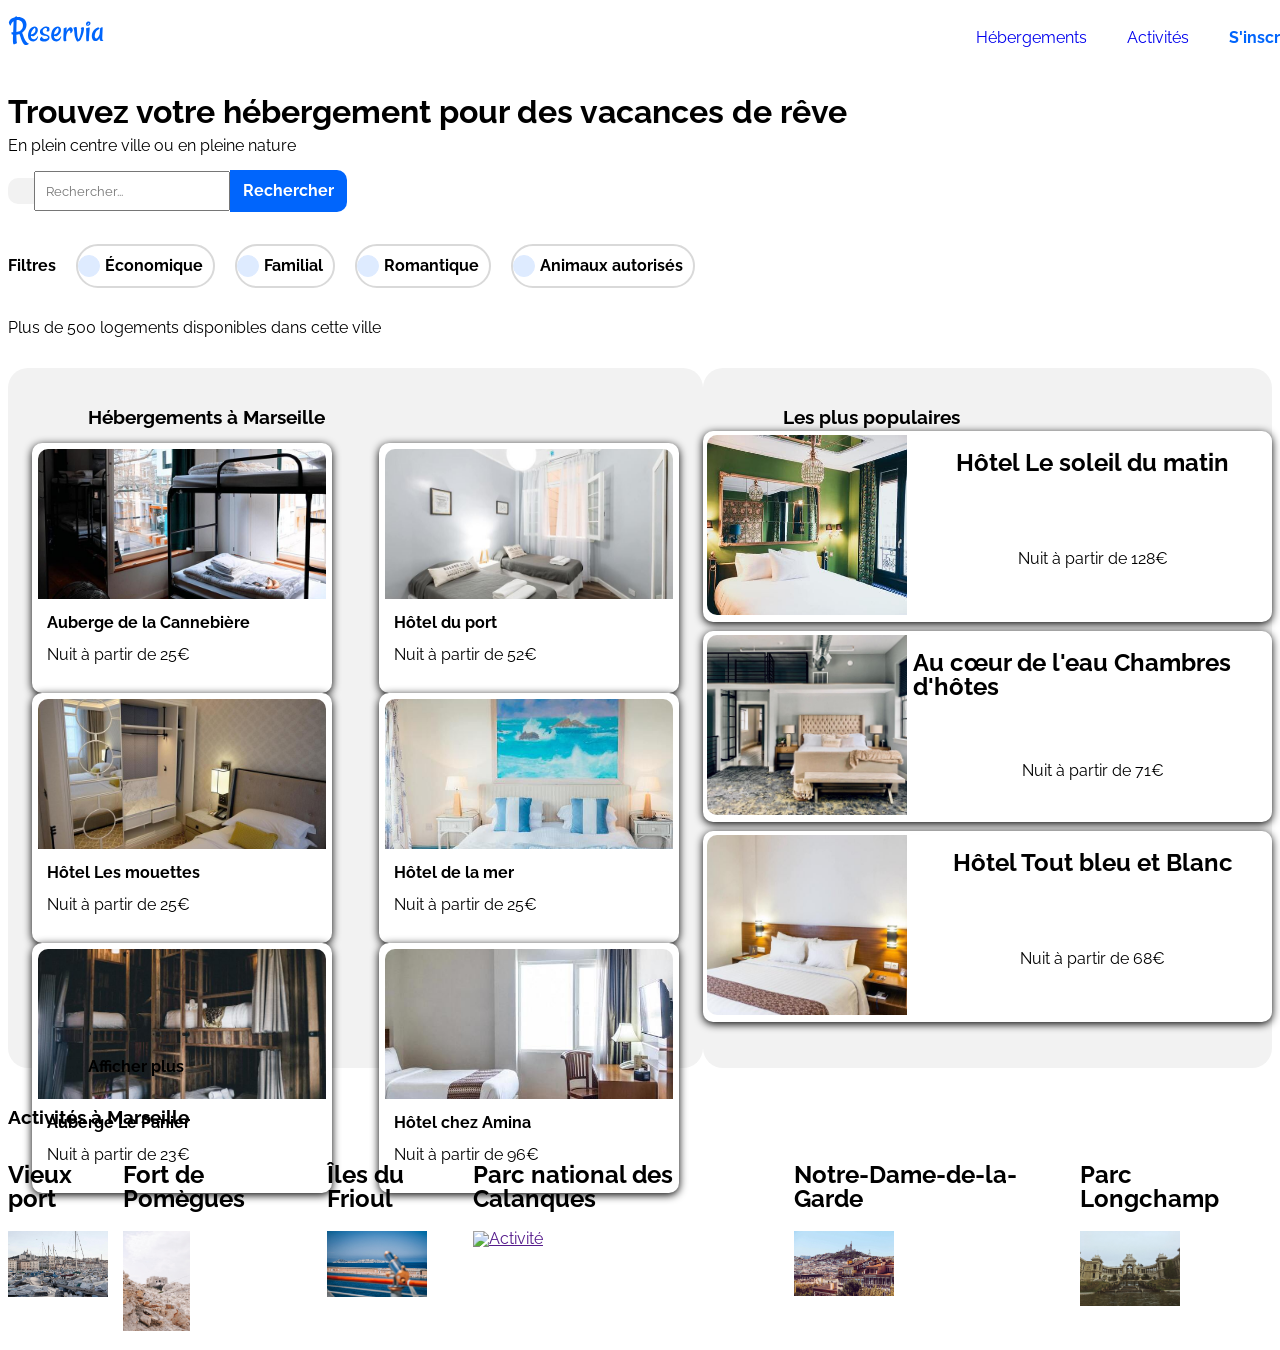
==== commit d89c019c: "Travail sur toute la partie header + details" ====
--- a/Index.html
+++ b/Index.html
@@ -12,6 +12,7 @@
 
 <body>
 	<header>
+		<a href=""> <img src="Ressources_Maquette/Reservia/images/logo/Reservia.svg"></a>
 		<nav id="menu">
 			<a href="#Hébergements" class="menu1">Hébergements</a>
 			<a href="#Activités" class="menu2">Activités</a>
@@ -19,18 +20,39 @@
 		</nav>
 
 		<h1> Trouvez votre hébergement pour des vacances de rêve </h1>
-		<p> En plein centre ville ou en pleine nature </p>
-		<input type="text" placeholder="Rechercher...">	
-		<p><strong><i class="fas fa-map-marker-alt"></i>Rechercher</strong></p>
-		<p><strong>Filtres</strong></p>
-
-		<ul>
-			<li><i class="fas fa-money-bill-wave"></i>Économique</li>
-			<li><i class="fas fa-child"></i>Familial</li>
-			<li><i class="fas fa-heart"></i>Romantique</li>
-			<li><i class="fas fa-dog"></i>Animaux autorisés</li>
+		<p class="sous_h1"> En plein centre ville ou en pleine nature </p>
+
+		<div class="search">
+
+		<i class="fas fa-map-marker-alt"></i>
+		<input class ="search_bar" type="text" placeholder="Rechercher...">	
+		<p class="search_bar_text"><strong>Rechercher</strong></p>
+		
+		</div>
+
+		<div class="filtres">
+			<strong>Filtres</strong>
+
+			<ul>
+				<li class="bouton">
+					<i class="fas fa-money-bill-wave"></i>
+					<p class="text_bouton">Économique</p>
+				</li>
+				<li class="bouton">
+					<i class="fas fa-child"></i>
+					<p class="text_bouton">Familial</p>
+				</li>
+				<li class="bouton">
+					<i class="fas fa-heart"></i>
+					<p class="text_bouton">Romantique</p>
+				</li>
+				<li class="bouton">
+					<i class="fas fa-dog"></i>
+					<p class="text_bouton">Animaux autorisés</p>
+				</li>
+			</div>	
 		</ul>
-		<p><i class="fas fa-info-circle"></i> Plus de 500 logements disponibles dans cette ville</p>
+		<p class="info"><i class="fas fa-info-circle"></i> Plus de 500 logements disponibles dans cette ville</p>
 	</header>
 
 
@@ -45,7 +67,7 @@
 					</a>
 					<h2 class="titre_image">Auberge de la Cannebière</h2>
 					<p class="soustitre_image">Nuit à partir de 25€</p>
-					<i class="fas fa-star-gris"></i><i class="fas fa-star-gris"></i><i class="fas fa-star"></i><i class="fas fa-star"></i><i class="fas fa-star"></i>
+					<i class="fas fa-star"></i><i class="fas fa-star"></i><i class="fas fa-star"></i><i class="fas fa-star"></i><i class="fas fa-star"></i>
 
 
 				</li>
@@ -183,9 +205,9 @@
 					</a>
 				</li>	
 			</ul>
-				
-			</article>
-		</section>
+
+		</article>
+	</section>
 		<!-- <footer>
 			<ul>
 				<li>A propos</li>
@@ -210,5 +232,5 @@
 	-->
 
 
-		</body>
-		</html>+</body>
+</html>
--- a/style.css
+++ b/style.css
@@ -1,25 +1,148 @@
 	*{
 		list-style: none;
 		font-family: 'Raleway', sans-serif;
-		line-height: 10px;
+		line-height: 1;
 	}
 	ul {
 		padding-left: 0px;
-	}
+		display: flex;
+	}
+
+	/* header */
+	h1 {
+		margin-top: 40px;
+		margin-bottom: 0px;
+	}
+
+	.sous_h1 {
+		margin-top: 10px;
+		margin-bottom: 0px;
+	}
+
+
+
+
+	/* Menu */
+
+
 	#menu {
 		display: flex;
 		justify-content: space-between;
-		border: solid;
 		width: 25%;
 		float: right;
 	}
+	.menu1, .menu2, .menu3 {
+		text-decoration: none;
+		padding: 20px;
+		border-top: 2px transparent solid;
+	}
+	.menu3 {
+		color: #0065FC;
+		font-weight: bold;
+	}
+
+	.menu1:hover, .menu2:hover, .menu3:hover {
+		cursor: pointer;
+	}
+	.menu1:hover, .menu2:hover {
+		border-top: solid #0065FC 2px;
+		color: #0065FC;
+	}
+	.menu3:hover {
+		text-decoration: underline;
+	}
+
+	/* Rechercher */
+	.search {
+		display: flex;
+		align-items: center;
+	}
+	.fa-map-marker-alt, .search_bar, .search_bar_text {
+		display: flex;
+	}
+
+	.fa-map-marker-alt {
+		padding: 10px;
+		border: solid transparent;
+		border-top-left-radius: 10px;
+		border-bottom-left-radius: 10px;
+		background-color: #F2F2F2;
+		color: black !important;
+	}
+
+	.search_bar {
+		padding: 10px;
+	}
+
+	.search_bar_text {
+		border: solid transparent ;
+		border-top-right-radius: 10px;
+		border-bottom-right-radius: 10px;
+		color: white;
+		background-color: #0065FC;
+		padding: 10px;
+
+	}
+
+	/* Infos */
+
+	.info {
+		padding-bottom: 16px;
+	}
+
+
+
+
+	/* Les filtres */ 
+
+
+	.filtres { 
+		display: flex;
+		align-items: center;
+	}
+
+	.bouton {
+		border-radius: 50px;
+		border: 2px solid #D9D9D9;
+		height: 40px;
+		display: flex;
+		justify-content: center;
+		margin-left: 20px;
+		align-items: center;
+	}
+	.bouton:hover {
+		background-color: #DEEBFF;
+		cursor: pointer;
+	}
+	.bouton:focus {
+		background-color: #DEEBFF;
+	}
+	.fa-money-bill-wave, .fa-child, .fa-heart, .fa-dog {
+		background-color: #DEEBFF;
+		border-radius: 100%;
+		border: 1px solid #DEEBFF;
+		padding: 10px;
+		margin-right: 5px;
+	}
+
+	.text_bouton {
+		margin-right: 10px;
+		font-weight: bold;
+	}
+
+
+
+
+	/*Centre */
+
 
 	.center,.populaires,.footer,.aside {
-		background-color: #F2F2F2
+		background-color: #F2F2F2;
 	}
 
 	.center_populaires {
 		display: flex;
+		justify-content: space-around;
 
 	}
 	.center {
@@ -38,12 +161,12 @@
 	}
 
 	.img_marseille {
-	height: 60%;
-	width: 96%;
-	object-fit: cover;
-	margin-left: 2%;
-	margin-top: 2%;
-	border-radius: 10px 10px 0 0;
+		height: 60%;
+		width: 96%;
+		object-fit: cover;
+		margin-left: 2%;
+		margin-top: 2%;
+		border-radius: 10px 10px 0 0;
 	}
 	.cannebiere1, .cannebiere2, .cannebiere3, .cannebiere4, .cannebiere5, .cannebiere6 {
 		border-radius: 10px;
@@ -52,14 +175,11 @@
 		background-color: #FFFFFF;
 		box-shadow: 0px 2px 8px 0px;
 	}
-
+	.fa-star, .titre_image, .soustitre_image {
+		margin-left: 15px;
+	}
 	.titre_image {
-		margin-left: 15px;
 		font-size: 1em;
-	}
-
-	.soustitre_image {
-		margin-left: 15px;
 	}
 
 	.afficher_plus, .titre_marseille, .titre_populaires {
@@ -78,7 +198,7 @@
 	.aside {
 		border-radius: 20px;		
 		height: 700px;
-			width: 45%;
+		width: 45%;
 	}
 	.populaires {		
 		height: 600px;
@@ -112,19 +232,19 @@
 	.
 
 	.titre_populaires {
-	    margin-bottom: 0px;
-	    margin-top: 0px;
+		margin-bottom: 0px;
+		margin-top: 0px;
 
 	}
 
 	.texte_populaire { 
 
-	margin-left: 10px;
-	display: flex;
-	flex-wrap: wrap;
-	justify-content: space-around;
-
-	 }
+		margin-left: 10px;
+		display: flex;
+		flex-wrap: wrap;
+		justify-content: space-around;
+
+	}
 
 	/* font awesome info */
 
@@ -143,5 +263,3 @@
 		max-height: 100px;
 		max-width: 100px;
 	}
-
-
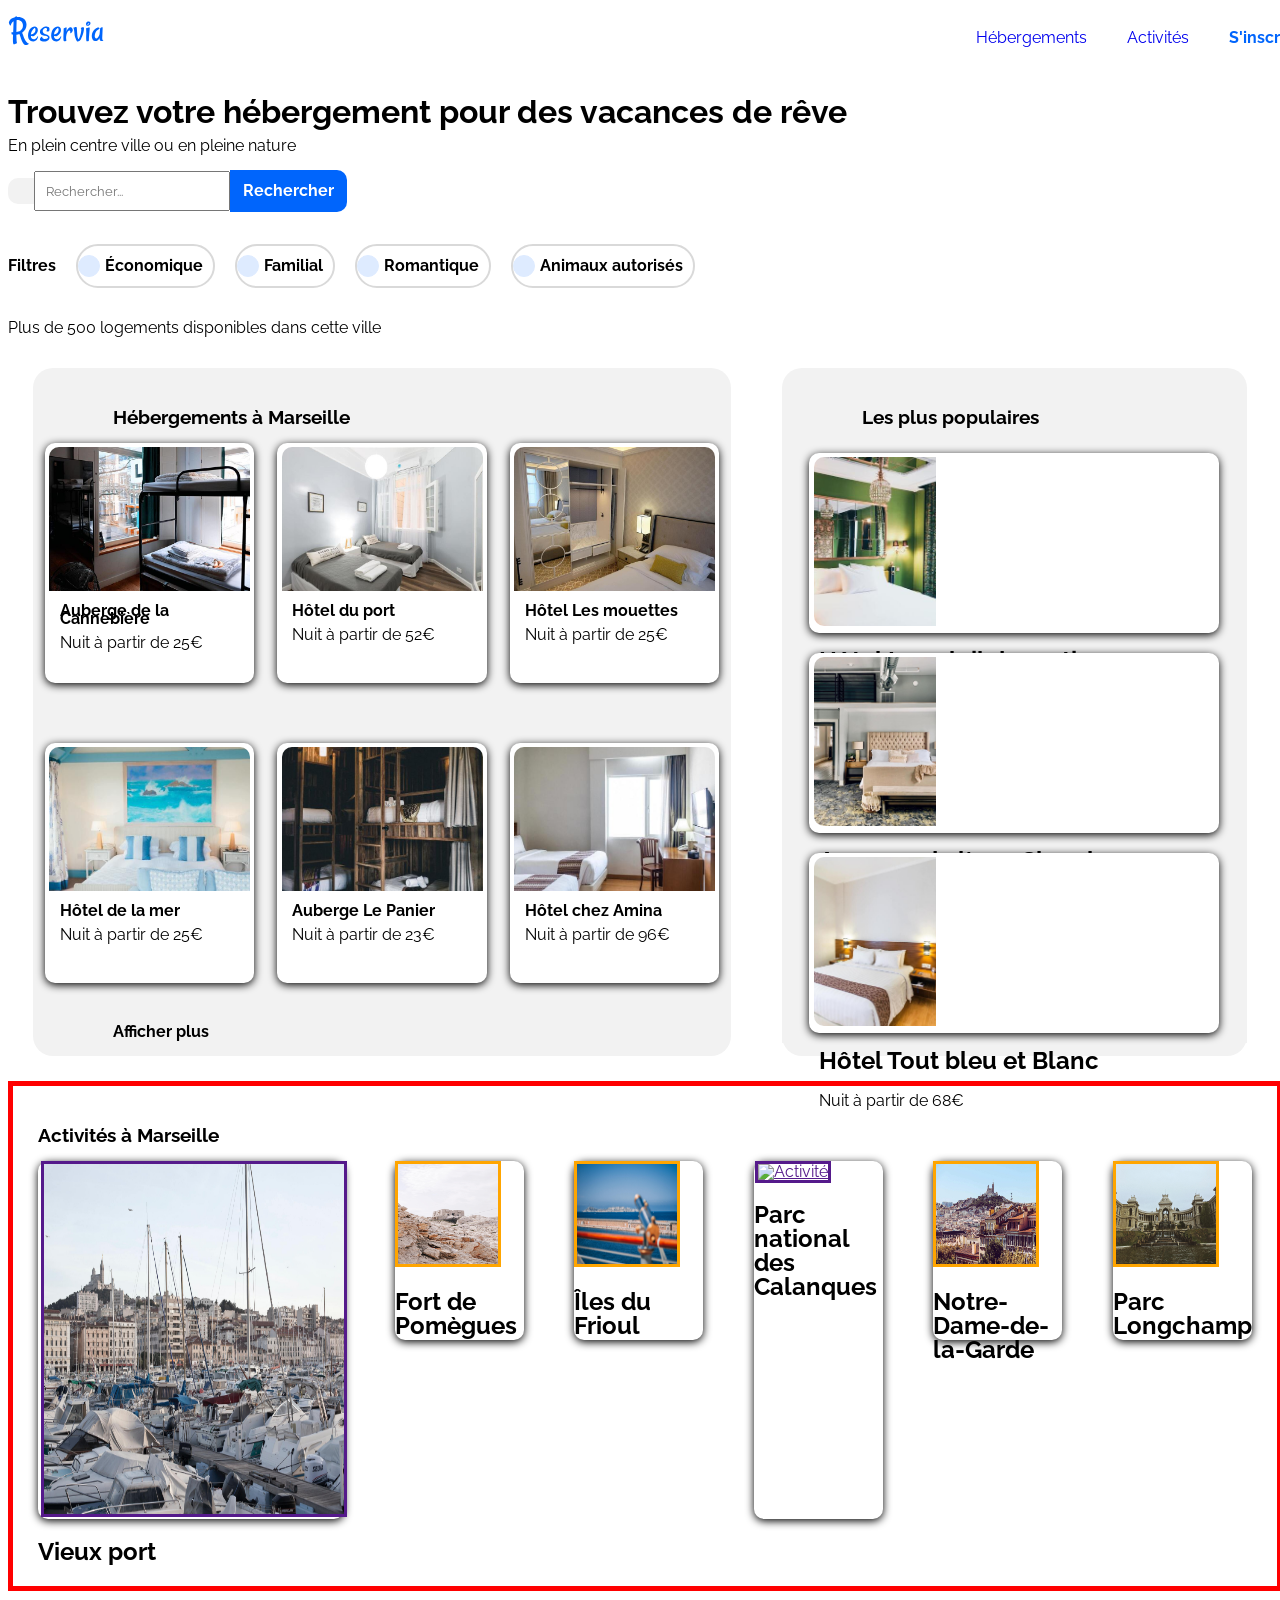
==== commit be310495: "Centre gauche terminé" ====
--- a/Index.html
+++ b/Index.html
@@ -24,10 +24,10 @@
 
 		<div class="search">
 
-		<i class="fas fa-map-marker-alt"></i>
-		<input class ="search_bar" type="text" placeholder="Rechercher...">	
-		<p class="search_bar_text"><strong>Rechercher</strong></p>
-		
+			<i class="fas fa-map-marker-alt"></i>
+			<input class ="search_bar" type="text" placeholder="Rechercher...">	
+			<p class="search_bar_text"><strong>Rechercher</strong></p>
+
 		</div>
 
 		<div class="filtres">
@@ -67,7 +67,8 @@
 					</a>
 					<h2 class="titre_image">Auberge de la Cannebière</h2>
 					<p class="soustitre_image">Nuit à partir de 25€</p>
-					<i class="fas fa-star"></i><i class="fas fa-star"></i><i class="fas fa-star"></i><i class="fas fa-star"></i><i class="fas fa-star"></i>
+					<i class="fas fa-star fa-star--true"></i><i class="fas fa-star fa-star--true"></i><i class="fas fa-star fa-star--true"></i><i class="fas fa-star fa-star--true"></i><i class="fas fa-star fa-star--false"></i>
+
 
 
 				</li>
@@ -78,6 +79,7 @@
 					</a>
 					<h2 class="titre_image">Hôtel du port</h2>
 					<p class="soustitre_image">Nuit à partir de 52€</p>
+					<i class="fas fa-star fa-star--true"></i><i class="fas fa-star fa-star--true"></i><i class="fas fa-star fa-star--true"></i><i class="fas fa-star fa-star--true"></i><i class="fas fa-star fa-star--true"></i>
 
 
 
@@ -89,6 +91,7 @@
 					</a>
 					<h2 class="titre_image">Hôtel Les mouettes</h2>
 					<p class="soustitre_image">Nuit à partir de 25€</p>
+					<i class="fas fa-star fa-star--true"></i><i class="fas fa-star fa-star--true"></i><i class="fas fa-star fa-star--true"></i><i class="fas fa-star fa-star--true"></i><i class="fas fa-star fa-star--false"></i>
 
 
 					
@@ -100,6 +103,7 @@
 					</a>
 					<h2 class="titre_image">Hôtel de la mer</h2>
 					<p class="soustitre_image">Nuit à partir de 25€</p>
+					<i class="fas fa-star fa-star--true"></i><i class="fas fa-star fa-star--true"></i><i class="fas fa-star fa-star--true"></i><i class="fas fa-star fa-star--false"></i><i class="fas fa-star fa-star--false"></i>
 
 					
 				</li>
@@ -110,6 +114,7 @@
 					</a>
 					<h2 class="titre_image">Auberge Le Panier</h2>
 					<p class="soustitre_image">Nuit à partir de 23€</p>
+					<i class="fas fa-star fa-star--true"></i><i class="fas fa-star fa-star--true"></i><i class="fas fa-star fa-star--true"></i><i class="fas fa-star fa-star--true"></i><i class="fas fa-star fa-star--false"></i>
 					
 
 					
@@ -121,6 +126,7 @@
 					</a>
 					<h2 class="titre_image">Hôtel chez Amina</h2>
 					<p class="soustitre_image">Nuit à partir de 96€</p>
+					<i class="fas fa-star fa-star--true"></i><i class="fas fa-star fa-star--true"></i><i class="fas fa-star fa-star--true"></i><i class="fas fa-star fa-star--true"></i><i class="fas fa-star fa-star--true"></i>
 
 
 				</li>
@@ -134,11 +140,10 @@
 				<li class="populaire1">
 					<a href="">
 						<img src="Ressources_Maquette/Reservia/images/hebergements/4_small/Hôtel-Le-soleil-du-matin.jpg" class="img_populaires" alt ="Logement">
-					</a>
-					<div class="texte_populaire">	
-						<h2>Hôtel Le soleil du matin</h2>
-						<p>Nuit à partir de 128€</p>
-					</div>
+					</a>	
+					<h2 class="texte_populaire">Hôtel Le soleil du matin</h2>
+					<p class="texte_populaire">Nuit à partir de 128€</p>
+
 
 					
 				</li>
@@ -159,10 +164,8 @@
 					<a href="">
 						<img src="Ressources_Maquette/Reservia/images/hebergements/4_small/Hôtel-Tout-bleu-et-Blanc.jpg" class="img_populaires" alt="Logement">
 					</a>
-					<div class="texte_populaire">	
-						<h2>Hôtel Tout bleu et Blanc</h2>
-						<p>Nuit à partir de 68€</p>
-					</div>
+					<h2 class="texte_populaire">Hôtel Tout bleu et Blanc</h2>
+					<p class="texte_populaire">Nuit à partir de 68€</p>
 					
 
 					
@@ -170,39 +173,47 @@
 			</ul>
 		</aside>
 	</section>
-	<section id="Activités">
-		<article>
-			<h1>Activités à Marseille</h1>
+	<section>
+		<article class="activites">
+			<h1 class="titre_article">Activités à Marseille</h1>
 			<ul>
-				<li><h2>Vieux port</h2>
-					<a href="">
-						<img src="Ressources_Maquette/Reservia/images/activites/2_large/Vieux-Port.jpg" class ="img_activites" alt="Activité">
-					</a>
-				</li>
-				<li><h2>Fort de Pomègues</h2>
-					<a href="">
-						<img src="Ressources_Maquette/Reservia/images/activites/2_large/Fort-de-Pomègues.jpg" class ="img_activites" alt="Activité">
-					</a>
-				</li>
-				<li><h2>Îles du Frioul</h2>
-					<a href="">
-						<img src="Ressources_Maquette/Reservia/images/activites/2_large/Îles-du-Frioul.jpg" class ="img_activites" alt="Activité">
-					</a>
-				</li>
-				<li><h2>Parc national des Calanques</h2>
-					<a href="">
-						<img src="Ressources_Maquette/Reservia/images/activites/2_large/Parc-national-des-Calanques.jpg" class ="img_activites" alt="Activité">
-					</a>
-				</li>
-				<li><h2>Notre-Dame-de-la-Garde</h2>
-					<a href="">
-						<img src="Ressources_Maquette/Reservia/images/activites/2_large/Notre-Dame-de-la-Garde.jpg" class ="img_activites" alt="Activité">
-					</a>
-				</li>
-				<li><h2>Parc Longchamp</h2>
-					<a href="">
-						<img src="Ressources_Maquette/Reservia/images/activites/2_large/Parc-Longchamp.jpg" class ="img_activites" alt="Activité">
-					</a>
+				<li class="activites1">
+					<a href="">
+						<img src="Ressources_Maquette/Reservia/images/activites/2_large/Vieux-Port.jpg" class ="img_activites1" alt="Activité">
+					</a>
+					<h2>Vieux port</h2>
+				</li>
+				<li class="activites2">
+					<a href="">
+						<img src="Ressources_Maquette/Reservia/images/activites/2_large/Fort-de-Pomègues.jpg" class ="img_activites2" alt="Activité">
+						
+					</a>
+					<h2>Fort de Pomègues</h2>
+				</li>
+				<li class="activites3">
+					<a href="">
+						<img src="Ressources_Maquette/Reservia/images/activites/2_large/Îles-du-Frioul.jpg" class ="img_activites3" alt="Activité">
+						
+					</a>
+					<h2>Îles du Frioul</h2>
+				</li>
+				<li class="activites4">
+					<a href="">
+						<img src="Ressources_Maquette/Reservia/images/activites/2_large/Parc-national-des-Calanques.jpg" class ="img_activites4" alt="Activité">
+					</a>
+					<h2>Parc national des Calanques</h2>
+				</li>
+				<li class="activites5">
+					<a href="">
+						<img src="Ressources_Maquette/Reservia/images/activites/2_large/Notre-Dame-de-la-Garde.jpg" class ="img_activites5" alt="Activité">
+					</a>
+					<h2>Notre-Dame-de-la-Garde</h2>
+				</li>
+				<li class="activites6">
+					<a href="">
+						<img src="Ressources_Maquette/Reservia/images/activites/2_large/Parc-Longchamp.jpg" class ="img_activites6" alt="Activité">
+					</a>
+					<h2>Parc Longchamp</h2>
 				</li>	
 			</ul>
 
--- a/style.css
+++ b/style.css
@@ -142,13 +142,15 @@
 
 	.center_populaires {
 		display: flex;
-		justify-content: space-around;
 
 	}
 	.center {
-		width: 55%;
-		height: 700px;
+		width: 60%;
 		border-radius: 20px;
+		margin-top:;
+		margin-left: 2%;
+		margin-right: 2%;
+		margin-bottom: 2%;
 		
 	}
 	.contenant {
@@ -170,13 +172,14 @@
 	}
 	.cannebiere1, .cannebiere2, .cannebiere3, .cannebiere4, .cannebiere5, .cannebiere6 {
 		border-radius: 10px;
-		width: 300px;
-		height: 250px;
+		height: 40%;
+		width: 30%;
 		background-color: #FFFFFF;
 		box-shadow: 0px 2px 8px 0px;
 	}
 	.fa-star, .titre_image, .soustitre_image {
 		margin-left: 15px;
+		line-height: 0.5 !important;
 	}
 	.titre_image {
 		font-size: 1em;
@@ -187,18 +190,23 @@
 	}
 
 	.afficher_plus {
-		padding-top: -10px;
+		margin-top: -35px;
+		
 	}
 	.titre_marseille {
 		
 	}
 
+
 	/* -------------------------------------- */
 
 	.aside {
 		border-radius: 20px;		
-		height: 700px;
-		width: 45%;
+		width: 40%;
+		margin-top:;
+		margin-left: 2%;
+		margin-right: 2%;
+		margin-bottom: 2%;
 	}
 	.populaires {		
 		height: 600px;
@@ -207,42 +215,37 @@
 		margin-top: 0;
 		margin-bottom: 0;
 		justify-content: space-around;
-
+		align-items: center;
+		margin-top: 16px;
 	}
 
 	.populaire1, .populaire2, .populaire3 {
-		display: flex;		
 		border-radius: 10px;
 		background-color: #FFFFFF;
 		box-shadow: 0px 2px 8px 0px;
-
-	}
-
+		height: 30%;
+		width: 88%;
+	}
 
 	.img_populaires {
-		height: 180px;
-		width: 200px;
+		height: 94%;
+		width: 30%;
 		object-fit: cover;
 		border-radius: 10px 0px 0px 10px;
-		margin-left: 2%;
-		margin-top: 2%;
-		margin-bottom: 2%;
-	}
-
-	.
+		margin-top: 1%;
+		margin-left: 1%;
+	}
 
 	.titre_populaires {
 		margin-bottom: 0px;
-		margin-top: 0px;
+		margin-top: 40px;
+		z-index: 1000;
 
 	}
 
 	.texte_populaire { 
-
 		margin-left: 10px;
-		display: flex;
-		flex-wrap: wrap;
-		justify-content: space-around;
+		z-index: 1000;
 
 	}
 
@@ -255,11 +258,69 @@
 	.fa-star {
 		color: #0065FC;
 	}
-	.fa-star-gris {
-		;
-	}
-
-	.img_activites {
-		max-height: 100px;
-		max-width: 100px;
-	}
+	.fa-star:nth-child(5n-1) {
+		margin-left: 15px;
+	}
+
+
+	.fa-star--true, .fa-star--false {
+		margin-left: 0px;
+	}
+	.fa-star--true {
+		color: #0065FC;
+	}
+	.fa-star--false {
+		color: grey;
+	}
+
+
+
+
+
+
+	/* Activités */
+
+	.titre_article {
+		margin-left: 2%;
+	}
+	.activites {
+		height: 500px;
+		width: 100%;
+		border: solid thick red;
+		display: flex;
+		flex-direction: column;
+	}
+	.img_activites2, .img_activites3, .img_activites5, .img_activites6 {
+		height: 100px;
+		width: 100px;
+		border: solid orange;
+	}
+
+	.img_activites1, .img_activites4 {
+		border: solid;
+		width: 300px;
+		height: 350px;
+		margin-left: 1%;
+	}
+
+	.activites1, .activites4 {
+		border-radius: 10px;
+		height: 80%;
+		width: 30%;
+		background-color: #FFFFFF;
+		box-shadow: 0px 2px 8px 0px;
+		margin-left: 2%;
+   		margin-right: 2%;
+    	margin-bottom: 2%;
+	}
+	.activites2, .activites3, .activites5, .activites6 {
+		border-radius: 10px;
+		height: 40%;
+		width: 30%;
+		background-color: #FFFFFF;
+		box-shadow: 0px 2px 8px 0px;
+		margin-left: 2%;
+    	margin-right: 2%;
+    	margin-bottom: 2%;
+	}
+
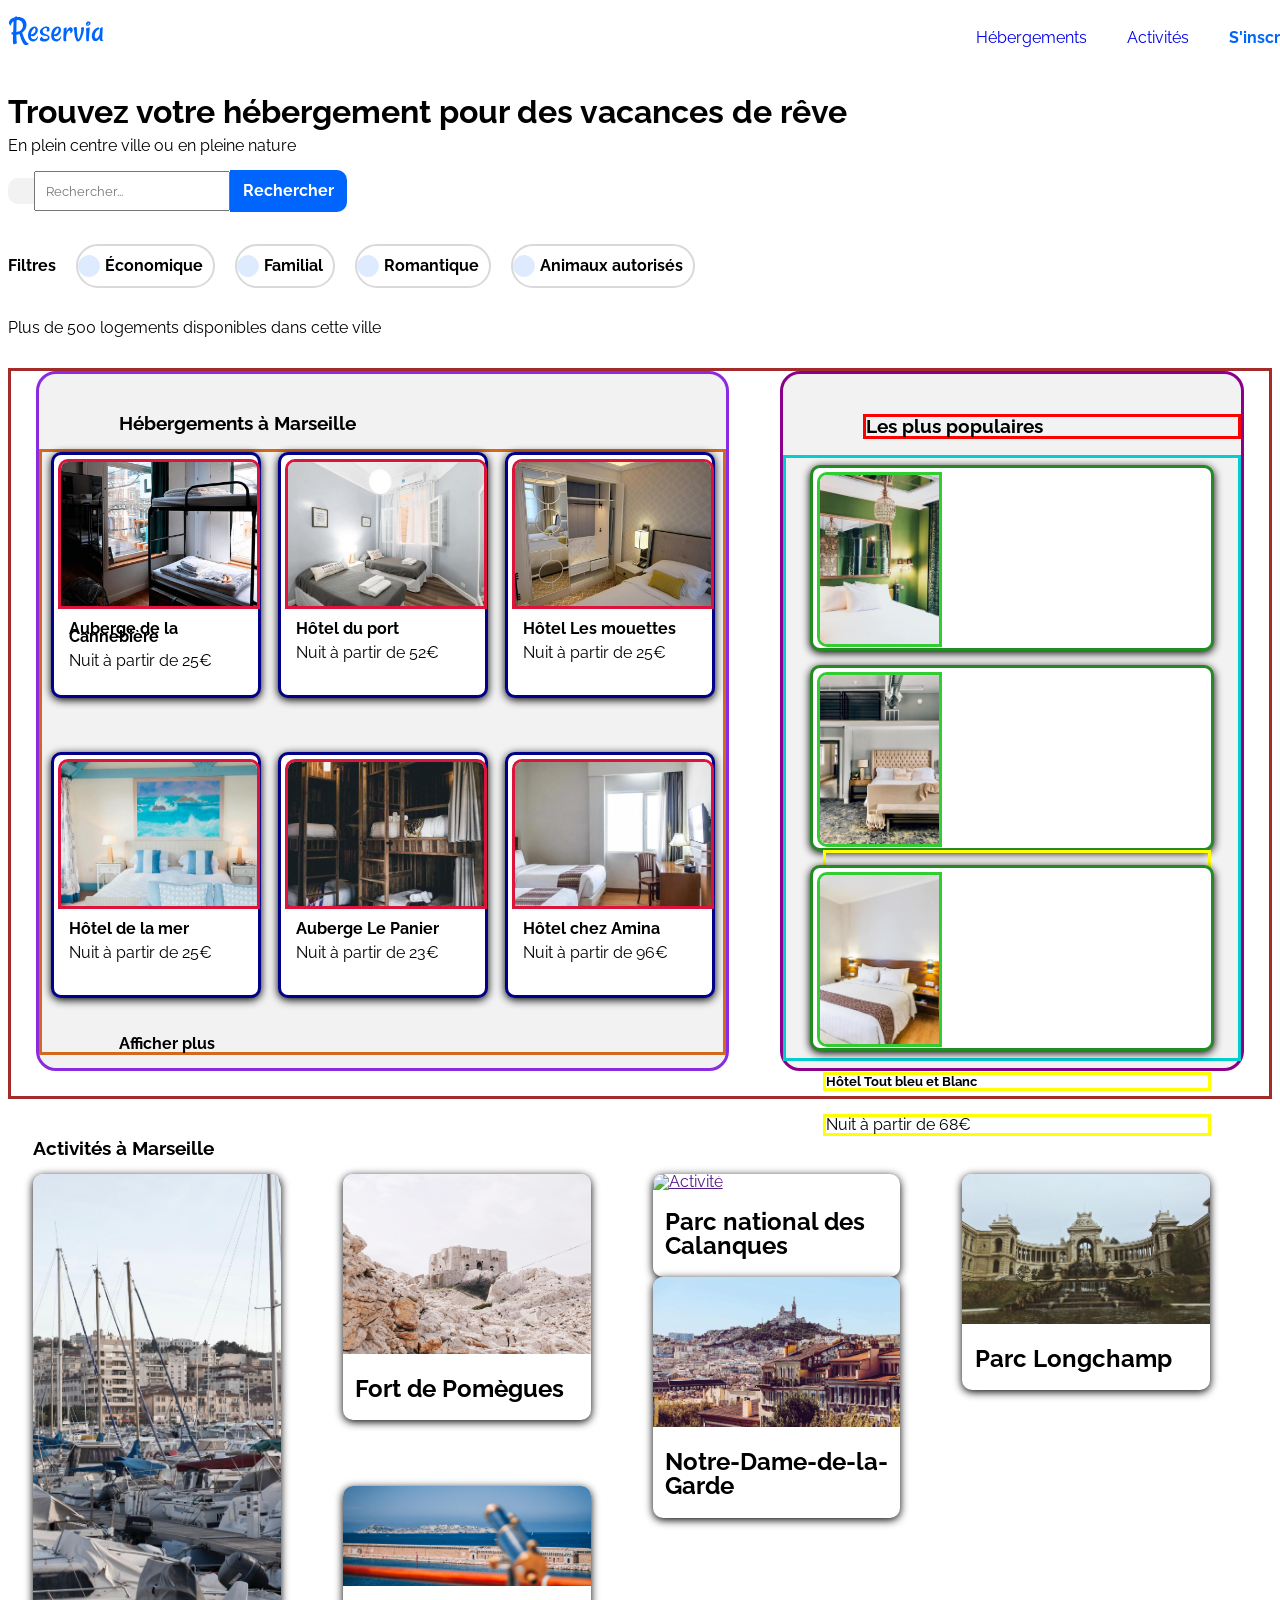
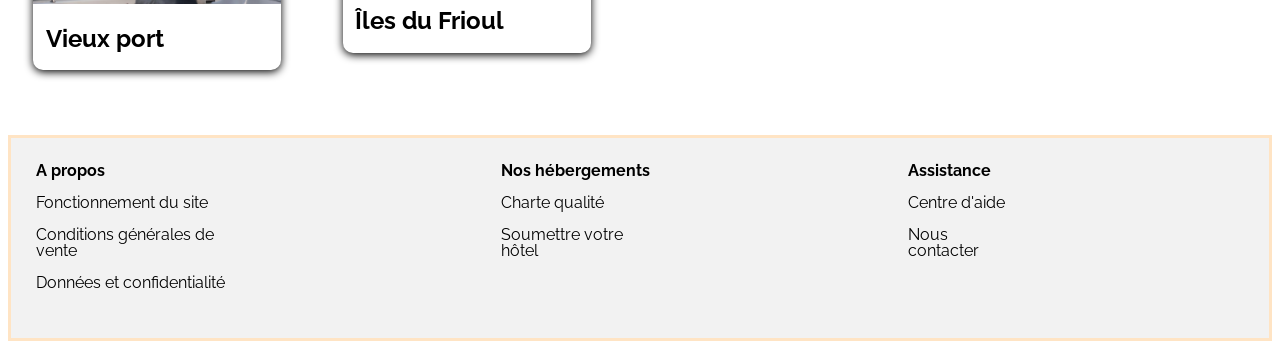
==== commit 0a98add6: "Fin activités & footer" ====
--- a/Index.html
+++ b/Index.html
@@ -12,7 +12,7 @@
 
 <body>
 	<header>
-		<a href=""> <img src="Ressources_Maquette/Reservia/images/logo/Reservia.svg"></a>
+		<a href=""> <img src="Ressources_Maquette/Reservia/images/logo/Reservia.svg" alt="logo"></a>
 		<nav id="menu">
 			<a href="#Hébergements" class="menu1">Hébergements</a>
 			<a href="#Activités" class="menu2">Activités</a>
@@ -50,8 +50,9 @@
 					<i class="fas fa-dog"></i>
 					<p class="text_bouton">Animaux autorisés</p>
 				</li>
-			</div>	
-		</ul>
+			</ul>	
+		</div>	
+
 		<p class="info"><i class="fas fa-info-circle"></i> Plus de 500 logements disponibles dans cette ville</p>
 	</header>
 
@@ -141,7 +142,7 @@
 					<a href="">
 						<img src="Ressources_Maquette/Reservia/images/hebergements/4_small/Hôtel-Le-soleil-du-matin.jpg" class="img_populaires" alt ="Logement">
 					</a>	
-					<h2 class="texte_populaire">Hôtel Le soleil du matin</h2>
+					<h5 class="texte_populaire">Hôtel Le soleil du matin</h5>
 					<p class="texte_populaire">Nuit à partir de 128€</p>
 
 
@@ -153,7 +154,7 @@
 						<img src="Ressources_Maquette/Reservia/images/hebergements/3_medium/Hôtel-au-coeur-de-l'eau-chambres-d'hôtes.jpg" class="img_populaires" alt="Logement">
 					</a>
 					<div class="texte_populaire">
-						<h2>Au cœur de l'eau Chambres d'hôtes</h2>
+						<h5>Au cœur de l'eau Chambres d'hôtes</h5>
 						<p>Nuit à partir de 71€</p>
 					</div>
 
@@ -164,7 +165,7 @@
 					<a href="">
 						<img src="Ressources_Maquette/Reservia/images/hebergements/4_small/Hôtel-Tout-bleu-et-Blanc.jpg" class="img_populaires" alt="Logement">
 					</a>
-					<h2 class="texte_populaire">Hôtel Tout bleu et Blanc</h2>
+					<h5 class="texte_populaire">Hôtel Tout bleu et Blanc</h5>
 					<p class="texte_populaire">Nuit à partir de 68€</p>
 					
 
@@ -176,71 +177,67 @@
 	<section>
 		<article class="activites">
 			<h1 class="titre_article">Activités à Marseille</h1>
-			<ul>
+			<ul class="bloc_activites">
 				<li class="activites1">
 					<a href="">
 						<img src="Ressources_Maquette/Reservia/images/activites/2_large/Vieux-Port.jpg" class ="img_activites1" alt="Activité">
 					</a>
-					<h2>Vieux port</h2>
+					<h2 class="titre_activites">Vieux port</h2>
 				</li>
 				<li class="activites2">
 					<a href="">
 						<img src="Ressources_Maquette/Reservia/images/activites/2_large/Fort-de-Pomègues.jpg" class ="img_activites2" alt="Activité">
 						
 					</a>
-					<h2>Fort de Pomègues</h2>
+					<h2 class="titre_activites">Fort de Pomègues</h2>
 				</li>
 				<li class="activites3">
 					<a href="">
 						<img src="Ressources_Maquette/Reservia/images/activites/2_large/Îles-du-Frioul.jpg" class ="img_activites3" alt="Activité">
 						
 					</a>
-					<h2>Îles du Frioul</h2>
+					<h2 class="titre_activites">Îles du Frioul</h2>
 				</li>
 				<li class="activites4">
 					<a href="">
 						<img src="Ressources_Maquette/Reservia/images/activites/2_large/Parc-national-des-Calanques.jpg" class ="img_activites4" alt="Activité">
 					</a>
-					<h2>Parc national des Calanques</h2>
+					<h2 class="titre_activites">Parc national des Calanques</h2>
 				</li>
 				<li class="activites5">
 					<a href="">
 						<img src="Ressources_Maquette/Reservia/images/activites/2_large/Notre-Dame-de-la-Garde.jpg" class ="img_activites5" alt="Activité">
 					</a>
-					<h2>Notre-Dame-de-la-Garde</h2>
+					<h2 class="titre_activites">Notre-Dame-de-la-Garde</h2>
 				</li>
 				<li class="activites6">
 					<a href="">
 						<img src="Ressources_Maquette/Reservia/images/activites/2_large/Parc-Longchamp.jpg" class ="img_activites6" alt="Activité">
 					</a>
-					<h2>Parc Longchamp</h2>
+					<h2 class="titre_activites">Parc Longchamp</h2>
 				</li>	
 			</ul>
 
 		</article>
 	</section>
-		<!-- <footer>
-			<ul>
-				<li>A propos</li>
-				<ul>
-					<li>Fonctionnement du site</li>
-					<li>Conditions générales de vente</li>
-					<li>Données et confidentialité</li>
-				</ul>
-				<li>Nos hébergements</li>
-				<ul>
-					<li>Charte qualité</li>
-					<li>Soumettre votre hôtel</li>
-				</ul>
-				<li>Assistance</li>
-				<ul>
-					<li>Centre d'aide</li>
-					<li>Nous contacter</li>
-				</ul>
-			</ul>		
-		</footer>
-		VOIR COURS LISTE DANS LISTE CAR LA C'EST PAS BON
-	-->
+	<footer>
+		<ul class="footer">
+			<li class="apropos_footer"><strong> A propos </strong>
+				<p>Fonctionnement du site</p>
+				<p>Conditions générales de vente</p>
+				<p>Données et confidentialité</p>
+			</li>
+
+			<li class="hebergements_footer"> <strong> Nos hébergements </strong>
+				<p>Charte qualité</p>
+				<p>Soumettre votre hôtel</p>
+			</li>
+			<li class="assistance_footer"> <strong> Assistance </strong>
+				<p>Centre d'aide</p>
+				<p>Nous contacter</p>
+			</li>
+		</ul>		
+	</footer>
 
 
 </body>
--- a/style.css
+++ b/style.css
@@ -30,6 +30,7 @@
 		justify-content: space-between;
 		width: 25%;
 		float: right;
+
 	}
 	.menu1, .menu2, .menu3 {
 		text-decoration: none;
@@ -133,24 +134,26 @@
 
 
 
-	/*Centre */
+	/* Centre */
 
 
 	.center,.populaires,.footer,.aside {
 		background-color: #F2F2F2;
+		border: solid bisque;
 	}
 
 	.center_populaires {
 		display: flex;
+		border: solid brown;
 
 	}
 	.center {
 		width: 60%;
 		border-radius: 20px;
-		margin-top:;
 		margin-left: 2%;
 		margin-right: 2%;
 		margin-bottom: 2%;
+		border: solid #8A2BE2;
 		
 	}
 	.contenant {
@@ -159,6 +162,7 @@
 		height: 600px;
 		justify-content: space-around;
 		flex-wrap: wrap;
+		border: solid #D2691E;
 		
 	}
 
@@ -169,6 +173,7 @@
 		margin-left: 2%;
 		margin-top: 2%;
 		border-radius: 10px 10px 0 0;
+		border: solid crimson;
 	}
 	.cannebiere1, .cannebiere2, .cannebiere3, .cannebiere4, .cannebiere5, .cannebiere6 {
 		border-radius: 10px;
@@ -176,6 +181,7 @@
 		width: 30%;
 		background-color: #FFFFFF;
 		box-shadow: 0px 2px 8px 0px;
+		border: solid darkblue;
 	}
 	.fa-star, .titre_image, .soustitre_image {
 		margin-left: 15px;
@@ -203,10 +209,10 @@
 	.aside {
 		border-radius: 20px;		
 		width: 40%;
-		margin-top:;
 		margin-left: 2%;
 		margin-right: 2%;
 		margin-bottom: 2%;
+		border: solid darkmagenta;
 	}
 	.populaires {		
 		height: 600px;
@@ -217,6 +223,8 @@
 		justify-content: space-around;
 		align-items: center;
 		margin-top: 16px;
+		border: solid darkturquoise;
+
 	}
 
 	.populaire1, .populaire2, .populaire3 {
@@ -225,6 +233,7 @@
 		box-shadow: 0px 2px 8px 0px;
 		height: 30%;
 		width: 88%;
+		border: solid forestgreen;
 	}
 
 	.img_populaires {
@@ -234,18 +243,21 @@
 		border-radius: 10px 0px 0px 10px;
 		margin-top: 1%;
 		margin-left: 1%;
+		border: solid limegreen;
 	}
 
 	.titre_populaires {
 		margin-bottom: 0px;
 		margin-top: 40px;
 		z-index: 1000;
+		border: red solid;
 
 	}
 
 	.texte_populaire { 
 		margin-left: 10px;
 		z-index: 1000;
+		border: yellow solid;
 
 	}
 
@@ -283,44 +295,106 @@
 	.titre_article {
 		margin-left: 2%;
 	}
+	.titre_activites {
+		margin-left: 5%;
+	}
 	.activites {
-		height: 500px;
+		height: 580px;
 		width: 100%;
-		border: solid thick red;
+	}
+	.bloc_activites {
 		display: flex;
 		flex-direction: column;
-	}
-	.img_activites2, .img_activites3, .img_activites5, .img_activites6 {
+		flex-wrap: wrap;
+		max-height: 544px;
+		margin-left: 2%;
+	}
+
+	.img_activites1, .img_activites2, .img_activites3, .img_activites4, .img_activites5, .img_activites6 {
+		object-fit: cover;	
+		width: 100%;
+		border-radius: 10px 10px 0px 0px;
+	}
+
+	.img_activites1, .img_activites4 {
+		height: 430px;		
+	}
+
+	.img_activites2 {
+		height: 180px;
+	}
+	.img_activites3 {
 		height: 100px;
-		width: 100px;
-		border: solid orange;
-	}
-
-	.img_activites1, .img_activites4 {
-		border: solid;
-		width: 300px;
-		height: 350px;
-		margin-left: 1%;
-	}
-
-	.activites1, .activites4 {
+	}
+	.img_activites5, .img_activites6 {
+		height: 150px;
+	}
+
+	.activites1, .activites2, .activites3, .activites4, .activites5, .activites6 {
 		border-radius: 10px;
-		height: 80%;
-		width: 30%;
+		width: 20%;
 		background-color: #FFFFFF;
 		box-shadow: 0px 2px 8px 0px;
-		margin-left: 2%;
-   		margin-right: 2%;
-    	margin-bottom: 2%;
-	}
-	.activites2, .activites3, .activites5, .activites6 {
-		border-radius: 10px;
+	}
+
+	.activites1, .activites4 {
+		height: 90%;
+		display: flex;
+		flex-flow: column wrap;
+	}
+	.activites2 {	
 		height: 40%;
-		width: 30%;
-		background-color: #FFFFFF;
-		box-shadow: 0px 2px 8px 0px;
-		margin-left: 2%;
-    	margin-right: 2%;
-    	margin-bottom: 2%;
-	}
-
+		display: flex;
+		flex-flow: column wrap;
+		margin-bottom: 66px;
+	}
+	.activites5 {
+		margin-bottom: 58px;
+	}
+	.activites3{
+		height: 40%;
+		display: flex;
+		flex-flow: column wrap;
+	}
+
+	.activites5, .activites6 {
+		height: 50%;
+		display: flex;
+		flex-flow: column wrap;
+	}
+
+
+
+
+	/* Footer */ 
+
+	.footer {
+		display: flex;
+		background-color: #F2F2F2;
+		height: 200px;
+	}
+
+	.apropos_footer {
+
+		margin-left: 2%;
+		margin-right: 20%;
+		margin-top: 2%;
+	}
+
+	.hebergements_footer {	
+
+		margin-right: 20%;
+		margin-top: 2%;
+	}
+
+	.assistance_footer {	
+		
+		margin-right: 20%;
+		margin-top: 2%;
+	}
+
+
+@media (max-width: 640px) {
+	
+}
+
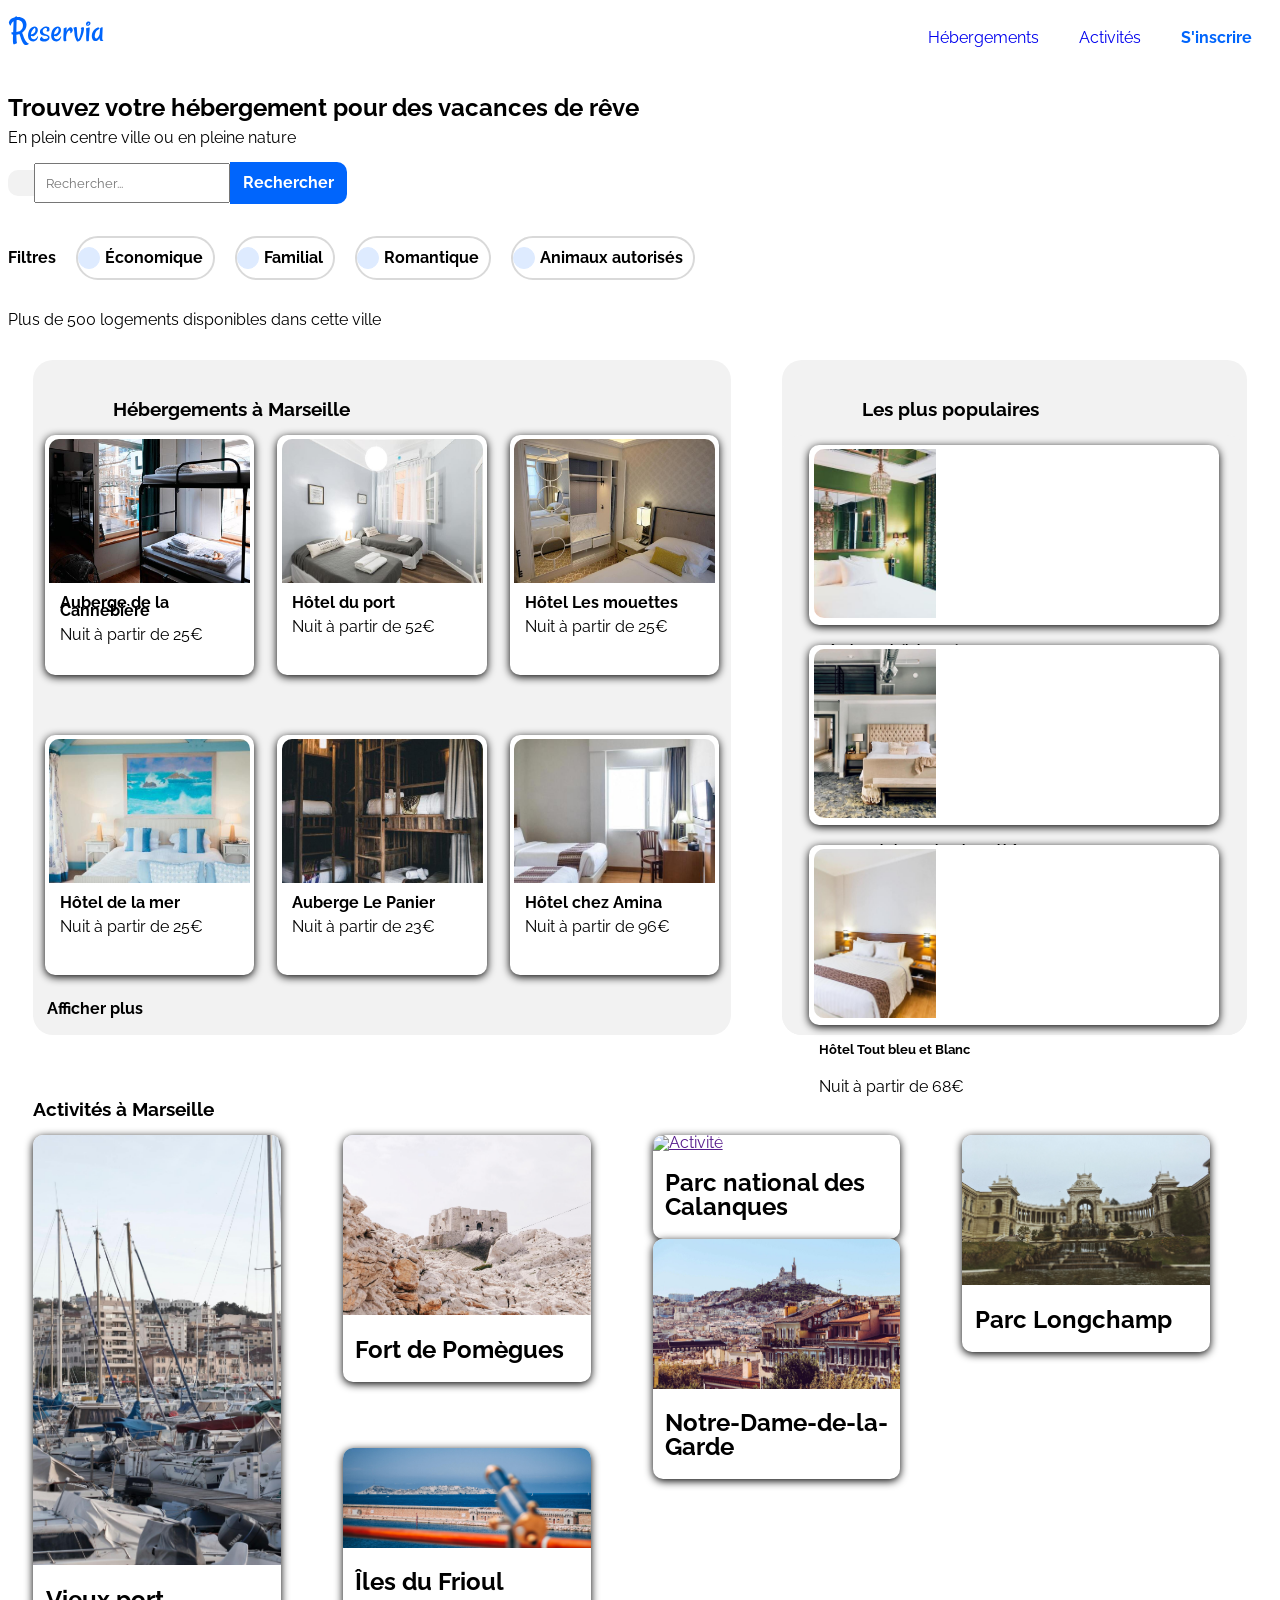
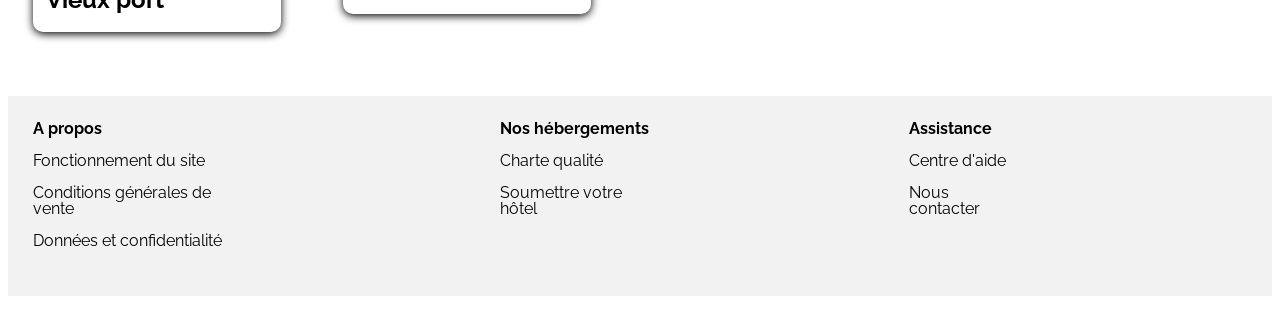
==== commit a9736d27: "Début responsive" ====
--- a/Index.html
+++ b/Index.html
@@ -12,15 +12,22 @@
 
 <body>
 	<header>
+		<div class="top_mobile">
 		<a href=""> <img src="Ressources_Maquette/Reservia/images/logo/Reservia.svg" alt="logo"></a>
+		<a href="" class="menu3">S'inscrire</a>
+		
 		<nav id="menu">
 			<a href="#Hébergements" class="menu1">Hébergements</a>
-			<a href="#Activités" class="menu2">Activités</a>
-			<a href="" class="menu3">S'inscrire</a>
+			<a href="#Activités" class="menu2">Activités</a>	
 		</nav>
-
+		</div>
+	</header>
+
+	<section class="sous_header">
+		
 		<h1> Trouvez votre hébergement pour des vacances de rêve </h1>
 		<p class="sous_h1"> En plein centre ville ou en pleine nature </p>
+
 
 		<div class="search">
 
@@ -31,9 +38,9 @@
 		</div>
 
 		<div class="filtres">
-			<strong>Filtres</strong>
-
-			<ul>
+			<strong class="titre_filtre">Filtres</strong>
+
+			<ul class="list_bouton">
 				<li class="bouton">
 					<i class="fas fa-money-bill-wave"></i>
 					<p class="text_bouton">Économique</p>
@@ -51,10 +58,11 @@
 					<p class="text_bouton">Animaux autorisés</p>
 				</li>
 			</ul>	
-		</div>	
+		</div>
 
 		<p class="info"><i class="fas fa-info-circle"></i> Plus de 500 logements disponibles dans cette ville</p>
-	</header>
+		
+			</section>	
 
 
 	<section class="center_populaires">
@@ -131,8 +139,10 @@
 
 
 				</li>
+
 			</ul>
 			<p class="afficher_plus"><strong>Afficher plus</strong></p>
+			
 		</article>
 
 		<aside class="aside">
--- a/style.css
+++ b/style.css
@@ -25,12 +25,13 @@
 	/* Menu */
 
 
+
 	#menu {
 		display: flex;
-		justify-content: space-between;
-		width: 25%;
 		float: right;
-
+	}
+	.menu3 {
+		float: right;
 	}
 	.menu1, .menu2, .menu3 {
 		text-decoration: none;
@@ -139,12 +140,10 @@
 
 	.center,.populaires,.footer,.aside {
 		background-color: #F2F2F2;
-		border: solid bisque;
 	}
 
 	.center_populaires {
 		display: flex;
-		border: solid brown;
 
 	}
 	.center {
@@ -153,7 +152,6 @@
 		margin-left: 2%;
 		margin-right: 2%;
 		margin-bottom: 2%;
-		border: solid #8A2BE2;
 		
 	}
 	.contenant {
@@ -162,7 +160,6 @@
 		height: 600px;
 		justify-content: space-around;
 		flex-wrap: wrap;
-		border: solid #D2691E;
 		
 	}
 
@@ -173,7 +170,6 @@
 		margin-left: 2%;
 		margin-top: 2%;
 		border-radius: 10px 10px 0 0;
-		border: solid crimson;
 	}
 	.cannebiere1, .cannebiere2, .cannebiere3, .cannebiere4, .cannebiere5, .cannebiere6 {
 		border-radius: 10px;
@@ -181,7 +177,6 @@
 		width: 30%;
 		background-color: #FFFFFF;
 		box-shadow: 0px 2px 8px 0px;
-		border: solid darkblue;
 	}
 	.fa-star, .titre_image, .soustitre_image {
 		margin-left: 15px;
@@ -191,12 +186,12 @@
 		font-size: 1em;
 	}
 
-	.afficher_plus, .titre_marseille, .titre_populaires {
+	.titre_marseille, .titre_populaires {
 		margin-left: 80px;
 	}
 
 	.afficher_plus {
-		margin-top: -35px;
+
 		
 	}
 	.titre_marseille {
@@ -212,7 +207,6 @@
 		margin-left: 2%;
 		margin-right: 2%;
 		margin-bottom: 2%;
-		border: solid darkmagenta;
 	}
 	.populaires {		
 		height: 600px;
@@ -223,7 +217,7 @@
 		justify-content: space-around;
 		align-items: center;
 		margin-top: 16px;
-		border: solid darkturquoise;
+		border-radius: 20px;
 
 	}
 
@@ -233,7 +227,6 @@
 		box-shadow: 0px 2px 8px 0px;
 		height: 30%;
 		width: 88%;
-		border: solid forestgreen;
 	}
 
 	.img_populaires {
@@ -243,21 +236,25 @@
 		border-radius: 10px 0px 0px 10px;
 		margin-top: 1%;
 		margin-left: 1%;
-		border: solid limegreen;
 	}
 
 	.titre_populaires {
 		margin-bottom: 0px;
 		margin-top: 40px;
 		z-index: 1000;
-		border: red solid;
+
 
 	}
 
 	.texte_populaire { 
 		margin-left: 10px;
 		z-index: 1000;
-		border: yellow solid;
+		
+	}
+
+	.afficher_plus {
+		margin-top: -50px;
+		margin-left: 2%;
 
 	}
 
@@ -394,7 +391,83 @@
 	}
 
 
-@media (max-width: 640px) {
-	
-}
-
+	@media screen and (max-width: 640px) {
+		.top_mobile {
+			display: flex;
+			justify-content: space-between;
+			align-items: center;
+			padding: 20px;
+		}
+
+		#menu {
+			display: flex;
+			align-items: center;
+			justify-content: space-around;
+			float: none;
+			border-bottom: 2px #F2F2F2;
+		}
+
+		.menu1:hover, .menu2:hover {
+			border-top: 0px;
+			border-bottom: solid #0065FC 2px;
+			color: #0065FC;
+		}
+		.sous_header {
+			margin: 10px;
+		}
+		
+		.titre_filtre {
+			display: block;
+
+		}
+
+		.list_bouton {
+			display: flex;
+			flex-wrap: wrap;
+
+		}
+		.center_populaires {
+			flex-wrap: wrap-reverse;
+		}
+
+		.aside {
+			width: 100%;
+		}
+
+		.center {
+			width: 100%;
+			height: 1600px;
+		}
+
+		.cannebiere1, .cannebiere2, .cannebiere3, .cannebiere4, .cannebiere5, .cannebiere6 {
+			width: 100%;
+		}
+
+
+		.titre_article {
+			margin-left: 20px;
+		}
+
+		.img_activites1, .img_activites2, .img_activites3, .img_activites4, .img_activites5, .img_activites6 {
+			height: 150px;
+		}
+
+		.activites1, .activites2, .activites3, .activites4, .activites5, .activites6 {
+			width: 100%;
+			margin-bottom: 50px;
+
+		}
+
+		.activites {
+			height: 1650px;
+			width: 100%;
+		}
+
+
+		.bloc_activites {
+			flex-flow: row wrap;
+		}
+
+
+	}
+
